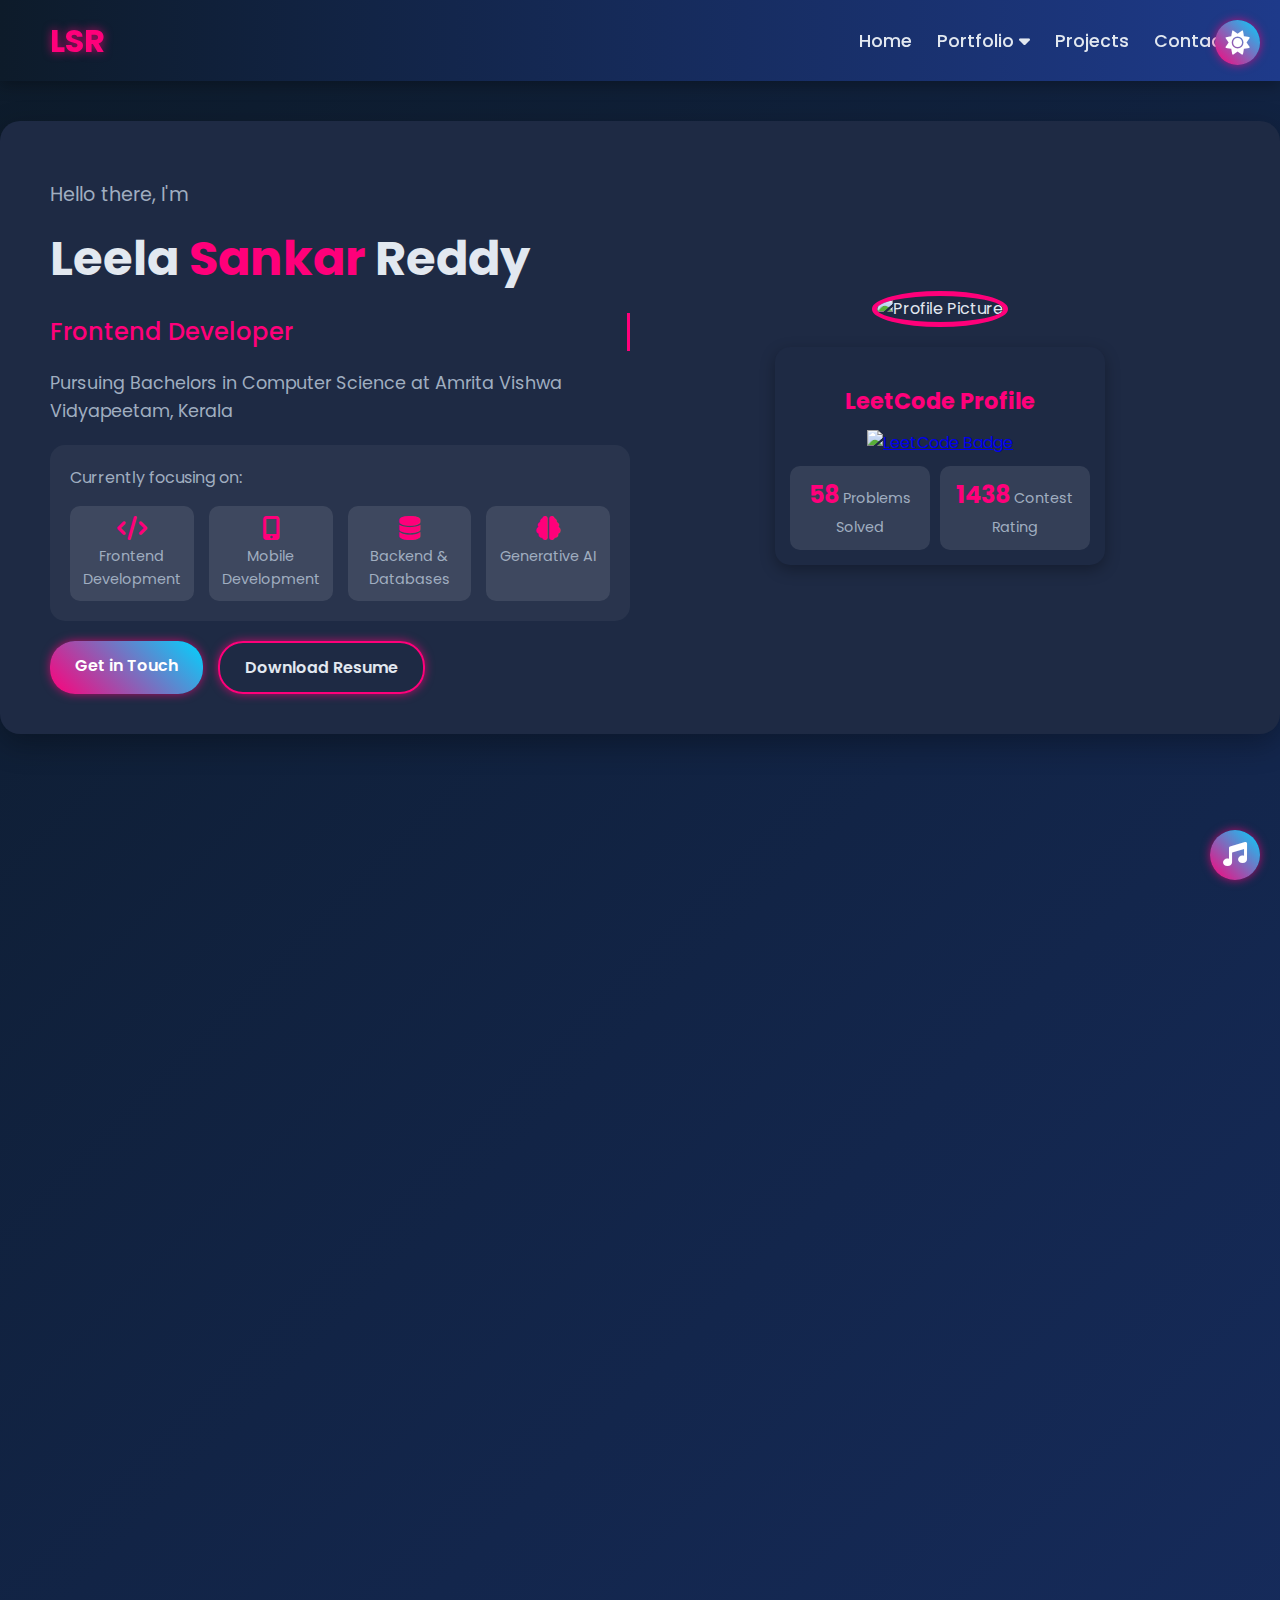
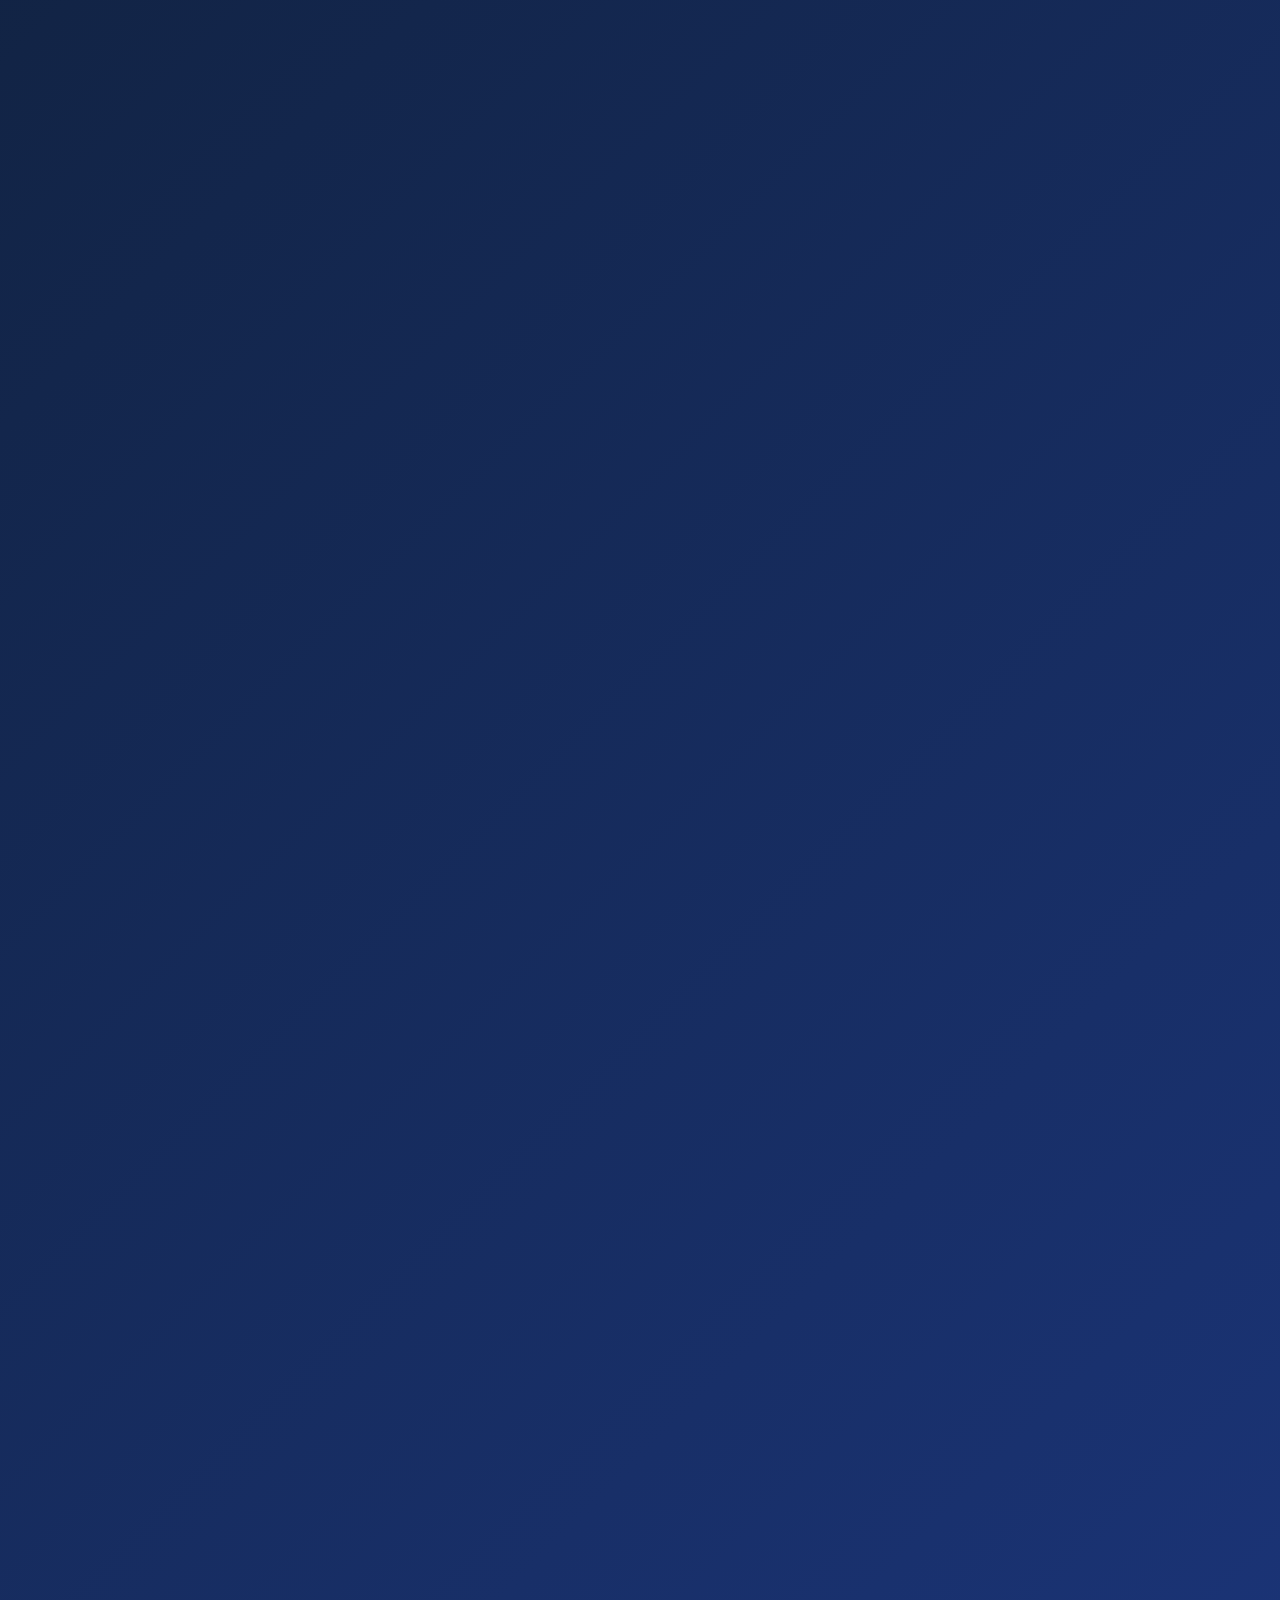
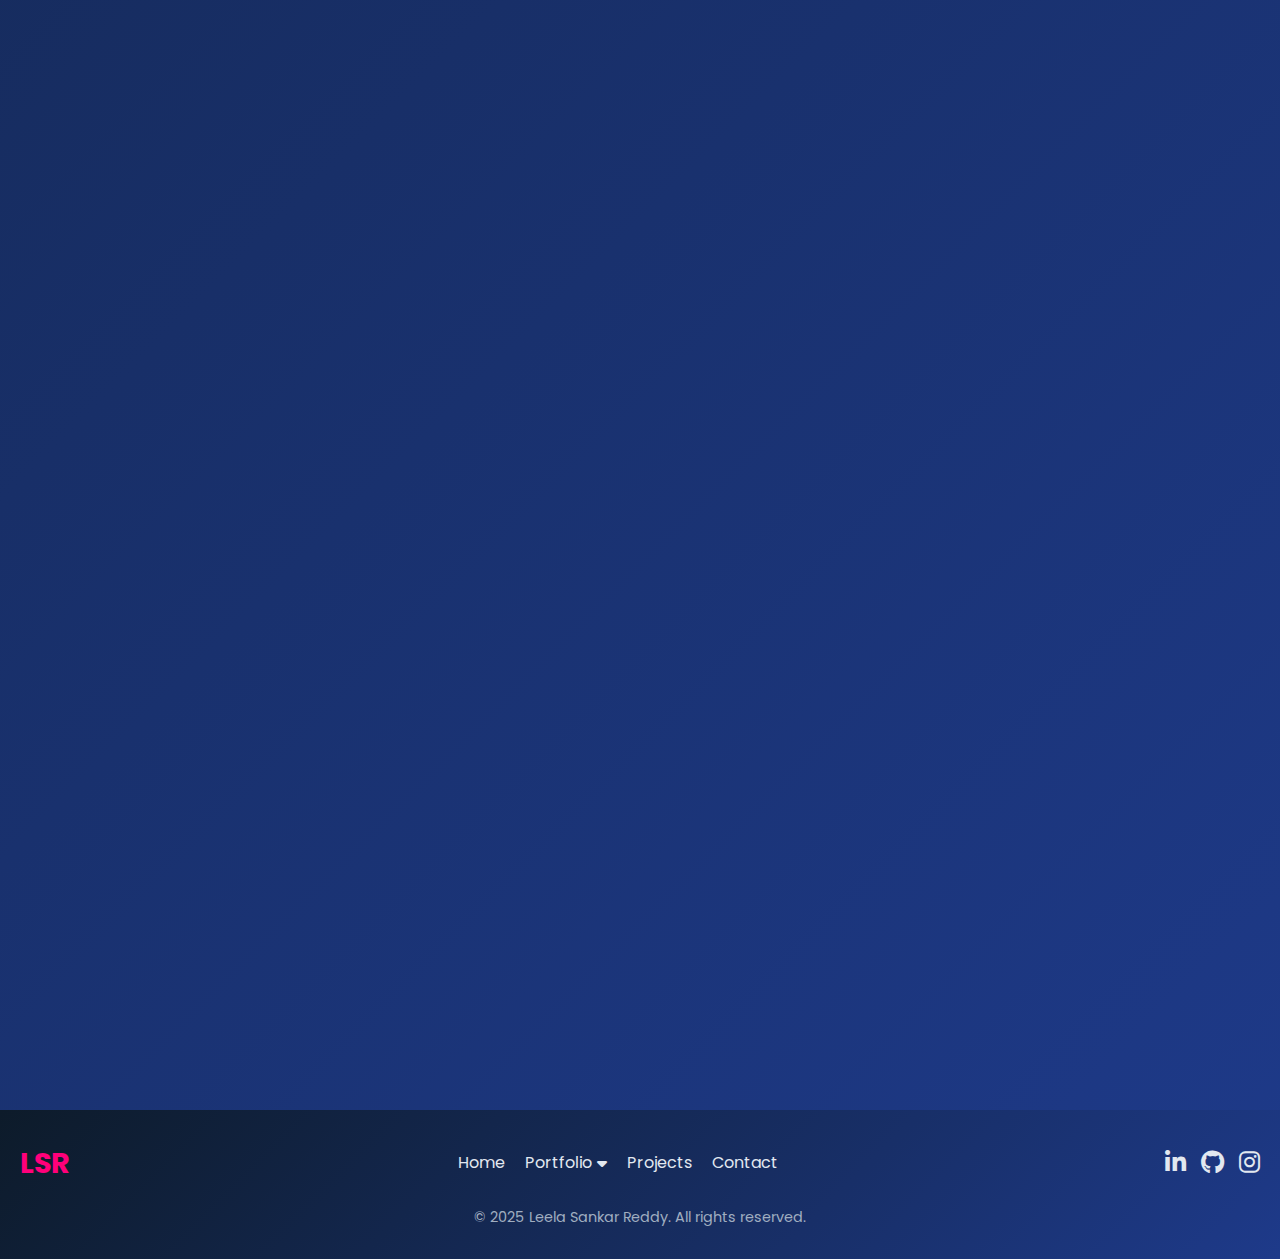
==== index.html @ a767e936 "Moved frontend files to root and renamed portfolio.html to index.html" ====
<!DOCTYPE html>
<html lang="en">
<head>
    <meta charset="UTF-8">
    <meta name="viewport" content="width=device-width, initial-scale=1.0">
    <title>Leela Sankar Reddy - Portfolio</title>
    <link href="https://fonts.googleapis.com/css2?family=Poppins:wght@300;400;500;600;700&display=swap" rel="stylesheet">
    <link rel="stylesheet" href="https://cdnjs.cloudflare.com/ajax/libs/font-awesome/6.0.0/css/all.min.css">
    <link rel="stylesheet" href="portfolio.css">
</head>
<body>
    <!-- Navigation Bar -->
    <nav class="nav-links">
        <div class="nav-brand">LSR</div>
        <input type="checkbox" id="nav-toggle" class="nav-toggle">
        <label for="nav-toggle" class="nav-toggle-label"><span></span></label>
        <div class="nav-menu">
            <a href="#home">Home</a>
            <div class="dropdown">
                <a href="#" class="dropdown-toggle">Portfolio <i class="fas fa-caret-down"></i></a>
                <div class="dropdown-menu">
                    <a href="#skills">Skills</a>
                    <a href="#education">Education</a>
                    <a href="#certifications">Certifications</a>
                </div>
            </div>
            <a href="#projects">Projects</a>
            <a href="#contact">Contact</a>
        </div>
    </nav>

    <!-- Dark Mode Toggle -->
    <div class="theme-toggle">
        <button id="theme-button" aria-label="Toggle theme"><i class="fas fa-sun"></i></button>
    </div>

    <!-- Home Section -->
    <section id="home" class="intro">
        <div class="intro-content">
            <div class="intro-text">
                <p class="greeting">Hello there, I'm</p>
                <h1>Leela <span>Sankar</span> Reddy</h1>
                <div class="typewriter">
                    <span id="typewriter-text">Frontend Developer</span>
                </div>
                <p class="intro-desc">Pursuing Bachelors in Computer Science at Amrita Vishwa Vidyapeetam, Kerala</p>
                <div class="current-work">
                    <p>Currently focusing on:</p>
                    <div class="work-grid">
                        <div class="work-item">
                            <i class="fas fa-code"></i>
                            <p>Frontend Development</p>
                        </div>
                        <div class="work-item">
                            <i class="fas fa-mobile-alt"></i>
                            <p>Mobile Development</p>
                        </div>
                        <div class="work-item">
                            <i class="fas fa-database"></i>
                            <p>Backend & Databases</p>
                        </div>
                        <div class="work-item">
                            <i class="fas fa-brain"></i>
                            <p>Generative AI</p>
                        </div>
                    </div>
                </div>
                <div class="cta-buttons">
                    <a href="#contact" class="cta-button">Get in Touch</a>
                    <a href="path-to-your-resume.pdf" class="cta-button secondary" download>Download Resume</a>
                </div>
            </div>
        </div>
        <div class="right-column">
            <div class="profile-wrapper">
                <div class="profile-pic">
                    <img src="your-photo.jpg" alt="Profile Picture">
                </div>
                <!-- LeetCode Profile Section -->
                <div class="leetcode-stats">
                    <h3>LeetCode Profile</h3>
                    <a href="https://leetcode.com/LeelaSankarReddy/" target="_blank" rel="noopener noreferrer">
                        <img src="https://img.shields.io/badge/LeetCode-Leela%20Sankar%20Reddy-orange?style=flat-square&logo=leetcode" alt="LeetCode Badge">
                    </a>
                    <div class="skill-badges">
                        <div class="skill-badge">
                            <span class="badge-number">58</span>
                            <span class="badge-text">Problems Solved</span>
                        </div>
                        <div class="skill-badge">
                            <span class="badge-number">1438</span>
                            <span class="badge-text">Contest Rating</span>
                        </div>
                    </div>
                </div>
            </div>
        </div>
    </section>

    <!-- About Me Section -->
    <section id="about" class="fade-in">
        <div class="section-header">
            <h2>About Me</h2>
            <div class="section-line"></div>
        </div>
        <div class="about-container">
            <div class="about-content">
                <p>
                    My journey in programming kicked off with building <strong>Discord bots</strong>, sparking a passion that led me to pursue a degree in <strong>Computer Science and Engineering</strong>. 
                </p>
                <p>
                    As a student and freelancer, I craft solutions using tools like <strong>FastAPI</strong>, <strong>Next.js</strong>, <strong>MongoDB</strong>, <strong>AWS</strong>, and <strong>Python</strong>, while currently exploring <strong>AI ML</strong> and <strong>Figma</strong> to enhance my skills in machine learning and design.
                </p>
                <p>
                    I thrive on challenging projects and am constantly looking to expand my knowledge in emerging technologies. My goal is to create intuitive, efficient, and impactful digital solutions.
                </p>
            </div>
            <div class="about-stats">
                <!-- Removed the stat-items as requested -->
            </div>
        </div>
    </section>

    <!-- Skills Section -->
    <section id="skills" class="fade-in">
        <div class="section-header">
            <h2>Technical Skills</h2>
            <div class="section-line"></div>
        </div>
        <div class="skills-categories">
            <div class="skill-category">
                <h3>Frontend</h3>
                <div class="skills-container">
                    <div class="skill"><i class="fab fa-react"></i> React</div>
                    <div class="skill"><i class="fab fa-js-square"></i> JavaScript</div>
                    <div class="skill"><i class="fab fa-react"></i> Next.js</div>
                    <div class="skill"><i class="fab fa-html5"></i> HTML/CSS</div>
                </div>
            </div>
            <div class="skill-category">
                <h3>Backend</h3>
                <div class="skills-container">
                    <div class="skill"><i class="fab fa-python"></i> Python</div>
                    <div class="skill"><i class="fab fa-node-js"></i> Node.js</div>
                    <div class="skill"><i class="fas fa-bolt"></i> FastAPI</div>
                    <div class="skill"><i class="fab fa-python"></i> Django</div>
                </div>
            </div>
            <div class="skill-category">
                <h3>Database</h3>
                <div class="skills-container">
                    <div class="skill"><i class="fas fa-database"></i> MongoDB</div>
                    <div class="skill"><i class="fas fa-database"></i> Postgres SQL</div>
                </div>
            </div>
            <div class="skill-category">
                <h3>Other</h3>
                <div class="skills-container">
                    <div class="skill"><i class="fab fa-aws"></i> AWS</div>
                    <div class="skill"><i class="fab fa-java"></i> Java</div>
                    <div class="skill"><i class="fab fa-linux"></i> Linux</div>
                    <div class="skill"><i class="fas fa-code"></i> C</div>
                    <div class="skill"><i class="fas fa-code"></i> Haskell</div>
                    <div class="skill"><i class="fab fa-flutter"></i> Flutter</div>
                </div>
            </div>
        </div>

        <!-- Currently Learning Section -->
        <div class="section-header" style="margin-top: 40px;">
            <h3>Currently Learning</h3>
            <div class="section-line"></div>
        </div>
        <div class="skills-container learning">
            <div class="skill learning"><i class="fas fa-brain"></i> AI ML</div>
            <div class="skill learning"><i class="fab fa-figma"></i> Figma</div>
        </div>
    </section>

    <!-- Projects Section -->
    <section id="projects" class="fade-in">
        <div class="section-header">
            <h2>Projects</h2>
            <div class="section-line"></div>
        </div>
        <p class="intro-content">
            I've worked on various projects, from simple bots to complex web applications. Here are some of my notable works.
        </p>
        <div class="projects-container">
            <div class="project-card">
                <div class="project-image">
                    <span class="project-status">Completed</span>
                    <img src="project-thumbnails/gsconnect.jpg" alt="GSConnect Thumbnail">
                </div>
                <div class="project-content">
                    <h3>GSConnect</h3>
                    <p class="project-date"><i class="far fa-calendar-alt"></i> May 2024 - June 2024</p>
                    <p>GSConnect enables photographers to sell athlete images with advanced search by jersey number, team name, or text, featuring Stripe Connect for payouts and automated image management.</p>
                    <div class="project-skills">
                        <span class="project-skill">Next.js</span>
                        <span class="project-skill">FastAPI</span>
                        <span class="project-skill">MongoDB</span>
                        <span class="project-skill">TailwindCSS</span>
                        <span class="project-skill">Stripe</span>
                        <span class="project-skill">AWS</span>
                        <span class="project-skill">Azure</span>
                    </div>
                    <div class="project-links">
                        <a href="#" class="project-link"><i class="fas fa-external-link-alt"></i> Visit</a>
                        <a href="#" class="project-link"><i class="fab fa-github"></i> GitHub</a>
                    </div>
                </div>
            </div>
            <div class="project-card">
                <div class="project-image">
                    <span class="project-status">Completed</span>
                    <img src="project-thumbnails/stackryze.jpg" alt="Stackryze Thumbnail">
                </div>
                <div class="project-content">
                    <h3>Stackryze</h3>
                    <p class="project-date"><i class="far fa-calendar-alt"></i> August 2024</p>
                    <p>A portfolio website for a company, Stackryze, that provides software development services. The website includes clean UI which is made with latest React Libraries.</p>
                    <div class="project-skills">
                        <span class="project-skill">Next.js</span>
                        <span class="project-skill">React</span>
                        <span class="project-skill">TailwindCSS</span>
                        <span class="project-skill">Next UI</span>
                    </div>
                    <div class="project-links">
                        <a href="#" class="project-link"><i class="fas fa-external-link-alt"></i> Visit</a>
                        <a href="#" class="project-link"><i class="fab fa-github"></i> GitHub</a>
                    </div>
                </div>
            </div>
            <div class="project-card">
                <div class="project-image">
                    <span class="project-status">Completed</span>
                    <img src="project-thumbnails/weatherbot.jpg" alt="Weather Bot Thumbnail">
                </div>
                <div class="project-content">
                    <h3>Weather Bot</h3>
                    <p class="project-date"><i class="far fa-calendar-alt"></i> April 2023 - September 2023</p>
                    <p>A Discord bot that provides weather information for any location using the OpenWeatherMap API with cool GUI, analytics, and reminders.</p>
                    <div class="project-skills">
                        <span class="project-skill">Python</span>
                        <span class="project-skill">MongoDB</span>
                        <span class="project-skill">Discord.py</span>
                    </div>
                    <div class="project-links">
                        <a href="#" class="project-link"><i class="fab fa-github"></i> GitHub</a>
                    </div>
                </div>
            </div>
            <div class="project-card">
                <div class="project-image">
                    <span class="project-status">Completed</span>
                    <img src="project-thumbnails/alexmusicbot.jpg" alt="Alex Music Bot Thumbnail">
                </div>
                <div class="project-content">
                    <h3>Alex Music Bot</h3>
                    <p class="project-date"><i class="far fa-calendar-alt"></i> June 2023 - January 2024</p>
                    <p>An advanced Discord.py Music Bot, which connects via Lavalink and wavelink including Slash-Commands and a DJ system!</p>
                    <div class="project-skills">
                        <span class="project-skill">Python</span>
                        <span class="project-skill">MongoDB</span>
                        <span class="project-skill">Lavalink</span>
                        <span class="project-skill">AWS</span>
                        <span class="project-skill">Discord.py</span>
                        <span class="project-skill">Stripe</span>
                    </div>
                    <div class="project-links">
                        <a href="#" class="project-link"><i class="fab fa-github"></i> GitHub</a>
                    </div>
                </div>
            </div>
        </div>
    </section>

    <!-- Education Section -->
    <section id="education" class="fade-in">
        <div class="section-header">
            <h2>Education</h2>
            <div class="section-line"></div>
        </div>
        <div class="education-container">
            <div class="education-card">
                <div class="education-icon">
                    <i class="fas fa-university"></i>
                </div>
                <div class="edu-content">
                    <h3>Amrita University</h3>
                    <p>Bachelor's Degree in Computer Science & Engineering</p>
                    <div class="edu-details">
                        <div class="edu-detail">
                            <i class="fas fa-graduation-cap"></i>
                            <span>CGPA: 7.83/10</span>
                        </div>
                        <div class="edu-detail">
                            <i class="far fa-calendar-alt"></i>
                            <span>2023 - Ongoing</span>
                        </div>
                    </div>
                </div>
            </div>
            <div class="education-card">
                <div class="education-icon">
                    <i class="fas fa-school"></i>
                </div>
                <div class="edu-content">
                    <h3>Narayana Junior College</h3>
                    <p>Board of Intermediate Education, Andhra Pradesh (BIEAP)</p>
                    <div class="edu-details">
                        <div class="edu-detail">
                            <i class="fas fa-award"></i>
                            <span>Marks: 931/1000</span>
                        </div>
                        <div class="edu-detail">
                            <i class="far fa-calendar-alt"></i>
                            <span>2021 - 2023</span>
                        </div>
                    </div>
                </div>
            </div>
            <div class="education-card">
                <div class="education-icon">
                    <i class="fas fa-building-columns"></i>
                </div>
                <div class="edu-content">
                    <h3>ZP High School</h3>
                    <p>School of Secondary Education (SSC)</p>
                    <div class="edu-details">
                        <div class="edu-detail">
                            <i class="fas fa-award"></i>
                            <span>Marks: 600/600</span>
                        </div>
                        <div class="edu-detail">
                            <i class="far fa-calendar-alt"></i>
                            <span>2020 - 2021</span>
                        </div>
                    </div>
                </div>
            </div>
        </div>
    </section>

    <!-- Certifications Section -->
    <section id="certifications" class="fade-in">
        <div class="section-header">
            <h2>Certifications</h2>
            <div class="section-line"></div>
        </div>
        <div class="certifications-container">
            <div class="certification-card">
                <div class="cert-header">
                    <div class="cert-icon">
                        <i class="fas fa-leaf"></i>
                    </div>
                    <h3>MongoDB Certified Associate Developer</h3>
                </div>
                <p>MongoDB Associate Developers possess the essential skills to create applications utilizing MongoDB as a backing database for Java, Python, C#, PHP, or JavaScript applications.</p>
                <div class="cert-skills">
                    <span class="cert-skill">MongoDB Overview</span>
                    <span class="cert-skill">Document Model</span>
                    <span class="cert-skill">CRUD</span>
                    <span class="cert-skill">Indexes</span>
                    <span class="cert-skill">Data Modeling</span>
                    <span class="cert-skill">Tools and Tooling</span>
                    <span class="cert-skill">Drivers</span>
                </div>
                <a href="#" class="cert-link">View Certificate <i class="fas fa-external-link-alt"></i></a>
            </div>
            <div class="certification-card">
                <div class="cert-header">
                    <div class="cert-icon">
                        <i class="fas fa-leaf"></i>
                    </div>
                    <h3>MongoDB Certified Associate Data Modeler</h3>
                </div>
                <p>MongoDB Associate Data Modelers possess the skills to design, build, and evolve effective data models in MongoDB, and incorporate data governance into your work.</p>
                <div class="cert-skills">
                    <span class="cert-skill">Requirements Gathering</span>
                    <span class="cert-skill">Entities</span>
                    <span class="cert-skill">Relationships</span>
                    <span class="cert-skill">Workload/Usage</span>
                    <span class="cert-skill">Data Model Design</span>
                    <span class="cert-skill">Modeling Techniques</span>
                    <span class="cert-skill">Indexing</span>
                    <span class="cert-skill">Monitoring</span>
                    <span class="cert-skill">Evolving Data</span>
                </div>
                <a href="#" class="cert-link">View Certificate <i class="fas fa-external-link-alt"></i></a>
            </div>
            <div class="certification-card">
                <div class="cert-header">
                    <div class="cert-icon">
                        <i class="fas fa-leaf"></i>
                    </div>
                    <h3>MongoDB Certified Associate Atlas Administrator</h3>
                </div>
                <p>MongoDB Associate Atlas Administrators possess the skills of designing, operating, and managing deployments with MongoDB Atlas.</p>
                <div class="cert-skills">
                    <span class="cert-skill">Foundations of Atlas</span>
                    <span class="cert-skill">Atlas Administration</span>
                    <span class="cert-skill">Security in Atlas</span>
                    <span class="cert-skill">Backup</span>
                    <span class="cert-skill">Recovery</span>
                    <span class="cert-skill">Logging</span>
                    <span class="cert-skill">Metrics</span>
                    <span class="cert-skill">Monitoring</span>
                    <span class="cert-skill">Upgrades</span>
                    <span class="cert-skill">Maintenance</span>
                </div>
                <a href="#" class="cert-link">View Certificate <i class="fas fa-external-link-alt"></i></a>
            </div>
        </div>
    </section>

    <!-- Contact Section -->
    <section id="contact" class="fade-in">
        <div class="section-header">
            <h2>Contact Me</h2>
            <div class="section-line"></div>
        </div>
        <p class="intro-content">
            Feel free to reach out for collaborations, projects, or just to say hi!
        </p>
        <div class="contact-container">
            <!-- Contact Form -->
            <form class="contact-form" id="contact-form">
                <div class="form-group">
                    <label for="name">Name</label>
                    <input type="text" id="name" name="name" placeholder="Your Name" required>
                </div>
                <div class="form-group">
                    <label for="email">Email</label>
                    <input type="email" id="email" name="email" placeholder="Your Email" required>
                </div>
                <div class="form-group">
                    <label for="message">Message</label>
                    <textarea id="message" name="message" placeholder="Your Message" rows="5" required></textarea>
                </div>
                <button type="submit" class="cta-button contact-submit">Send Message <i class="fas fa-paper-plane"></i></button>
            </form>
            <!-- Social Media Links -->
            <div class="social-media">
                <h3>Connect with Me</h3>
                <div class="social-links">
                    <a href="https://www.linkedin.com/in/leela-sankar-reddy-sirigireddy-774976302/" target="_blank" rel="noopener noreferrer" class="social-link">
                        <div class="social-icon linkedin">
                            <i class="fab fa-linkedin-in"></i>
                        </div>
                        <span>LinkedIn</span>
                    </a>
                    <a href="https://github.com/Leelasankar-09" target="_blank" rel="noopener noreferrer" class="social-link">
                        <div class="social-icon github">
                            <i class="fab fa-github"></i>
                        </div>
                        <span>GitHub</span>
                    </a>
                    <a href="https://www.instagram.com/leela_sankar_reddy/" target="_blank" rel="noopener noreferrer" class="social-link">
                        <div class="social-icon instagram">
                            <i class="fab fa-instagram"></i>
                        </div>
                        <span>Instagram</span>
                    </a>
                    <a href="mailto:your.email@example.com" class="social-link">
                        <div class="social-icon email">
                            <i class="fas fa-envelope"></i>
                        </div>
                        <span>Email</span>
                    </a>
                </div>
            </div>
        </div>
    </section>

    <!-- Footer Section -->
    <footer class="footer">
        <div class="footer-content">
            <div class="footer-logo">LSR</div>
            <div class="footer-links">
                <a href="#home">Home</a>
                <div class="dropdown">
                    <a href="#" class="dropdown-toggle">Portfolio <i class="fas fa-caret-down"></i></a>
                    <div class="dropdown-menu">
                        <a href="#skills">Skills</a>
                        <a href="#education">Education</a>
                        <a href="#certifications">Certifications</a>
                    </div>
                </div>
                <a href="#projects">Projects</a>
                <a href="#contact">Contact</a>
            </div>
            <div class="footer-social">
                <a href="https://www.linkedin.com/in/leela-sankar-reddy-sirigireddy-774976302/" target="_blank" rel="noopener noreferrer">
                    <i class="fab fa-linkedin-in"></i>
                </a>
                <a href="https://github.com/Leelasankar-09" target="_blank" rel="noopener noreferrer">
                    <i class="fab fa-github"></i>
                </a>
                <a href="https://www.instagram.com/leela_sankar_reddy/" target="_blank" rel="noopener noreferrer">
                    <i class="fab fa-instagram"></i>
                </a>
            </div>
        </div>
        <div class="footer-bottom">
            <p>© 2025 Leela Sankar Reddy. All rights reserved.</p>
        </div>
    </footer>

    <!-- Back to Top Button -->
    <button id="back-to-top" class="back-to-top">
        <i class="fas fa-arrow-up"></i>
    </button>

    <!-- Music Player -->
    <div class="music-player">
        <button class="music-toggle" aria-label="Toggle music player">
            <i class="fas fa-music"></i>
        </button>
        <div class="music-container" id="music-container">
            <audio id="music" controls>
                <source src="audio/background-music.mp3" type="audio/mpeg">
                Your browser does not support the audio element.
            </audio>
        </div>
    </div>

    <script src="portfolio.js"></script>
</body>
</html>
---- portfolio.css ----
/* Root Variables for Theming */
:root {
    --light-bg: #f0f4f8;
    --light-text: #2d3748;
    --dark-bg: #0d1b2a;
    --dark-text: #e2e8f0;
    --accent-color: #ff007a; /* Neon Pink */
    --hover-color: #00d4ff; /* Cyan */
    --card-bg: #ffffff;
    --card-bg-dark: #1e2a44;
    --shadow-light: rgba(0, 0, 0, 0.1);
    --shadow-dark: rgba(0, 0, 0, 0.3);
    --neon-glow: 0 0 10px rgba(255, 0, 122, 0.7);
}

/* General Styles */
body {
    font-family: 'Poppins', sans-serif;
    margin: 0;
    padding: 0;
    background: linear-gradient(135deg, var(--dark-bg), #1e3a8a);
    color: var(--dark-text);
    line-height: 1.6;
    transition: all 0.3s ease;
    min-height: 100vh;
    scroll-behavior: smooth;
}

body.light-mode {
    background: linear-gradient(135deg, var(--light-bg), #e6f0fa);
    color: var(--light-text);
}

/* Accessibility Focus Styles */
a:focus,
button:focus,
input:focus,
textarea:focus {
    outline: 2px solid var(--accent-color);
    outline-offset: 2px;
}

body.light-mode :focus {
    outline-color: var(--hover-color);
}

/* Navigation Bar */
.nav-links {
    display: flex;
    justify-content: space-between;
    align-items: center;
    background: linear-gradient(90deg, var(--dark-bg), #1e3a8a);
    padding: 15px 50px;
    position: sticky;
    top: 0;
    z-index: 1000;
    box-shadow: 0 4px 15px var(--shadow-dark);
}

body.light-mode .nav-links {
    background: linear-gradient(90deg, var(--light-bg), #c0d8f0);
    box-shadow: 0 4px 15px var(--shadow-light);
}

.nav-brand {
    color: var(--accent-color);
    font-size: 2em;
    font-weight: 700;
    text-shadow: var(--neon-glow);
    transition: all 0.3s ease;
}

body.light-mode .nav-brand {
    color: var(--hover-color);
    text-shadow: 0 0 10px rgba(0, 212, 255, 0.7);
}

.nav-menu {
    display: flex;
    align-items: center;
    gap: 25px;
}

.nav-menu a {
    color: var(--dark-text);
    text-decoration: none;
    font-size: 1.1em;
    font-weight: 500;
    transition: all 0.3s ease;
    position: relative;
}

body.light-mode .nav-menu a {
    color: var(--light-text);
}

.nav-menu a:hover {
    color: var(--accent-color);
}

body.light-mode .nav-menu a:hover {
    color: var(--hover-color);
}

.nav-menu a::after {
    content: '';
    position: absolute;
    width: 0;
    height: 2px;
    bottom: -5px;
    left: 0;
    background: var(--accent-color);
    transition: width 0.3s ease;
}

body.light-mode .nav-menu a::after {
    background: var(--hover-color);
}

.nav-menu a:hover::after {
    width: 100%;
}

/* Dropdown Menu */
.dropdown {
    position: relative;
}

.dropdown-toggle {
    display: flex;
    align-items: center;
    gap: 5px;
}

.dropdown-menu {
    display: none;
    position: absolute;
    top: 100%;
    left: 0;
    background: var(--card-bg-dark);
    box-shadow: 0 8px 16px var(--shadow-dark);
    border-radius: 8px;
    padding: 10px 0;
    z-index: 1000;
    min-width: 150px;
}

body.light-mode .dropdown-menu {
    background: var(--card-bg);
    box-shadow: 0 8px 16px var(--shadow-light);
}

.dropdown:hover .dropdown-menu {
    display: block;
}

.dropdown-menu a {
    padding: 8px 15px;
    color: var(--dark-text);
    font-size: 1em;
    display: block;
}

body.light-mode .dropdown-menu a {
    color: var(--light-text);
}

.dropdown-menu a:hover {
    background: var(--accent-color);
    color: #fff;
}

/* Hamburger Menu */
.nav-toggle {
    display: none;
}

.nav-toggle-label {
    display: none;
    cursor: pointer;
}

@media (max-width: 768px) {
    .nav-links {
        padding: 15px 20px;
    }

    .nav-menu {
        display: none;
        flex-direction: column;
        width: 100%;
        text-align: center;
        background: var(--card-bg-dark);
        padding: 15px 0;
        position: absolute;
        top: 100%;
        left: 0;
    }

    body.light-mode .nav-menu {
        background: var(--card-bg);
    }

    .nav-toggle:checked ~ .nav-menu {
        display: flex;
    }

    .nav-toggle-label {
        display: block;
    }

    .nav-toggle-label span,
    .nav-toggle-label span::before,
    .nav-toggle-label span::after {
        display: block;
        width: 25px;
        height: 3px;
        background: var(--dark-text);
        transition: all 0.3s ease;
    }

    body.light-mode .nav-toggle-label span,
    body.light-mode .nav-toggle-label span::before,
    body.light-mode .nav-toggle-label span::after {
        background: var(--light-text);
    }

    .nav-toggle-label span::before {
        content: '';
        position: absolute;
        top: -8px;
    }

    .nav-toggle-label span::after {
        content: '';
        position: absolute;
        top: 8px;
    }

    .nav-toggle:checked + .nav-toggle-label span {
        background: transparent;
    }

    .nav-toggle:checked + .nav-toggle-label span::before {
        transform: rotate(45deg) translate(5px, 5px);
    }

    .nav-toggle:checked + .nav-toggle-label span::after {
        transform: rotate(-45deg) translate(7px, -7px);
    }
}

/* Theme Toggle */
.theme-toggle {
    position: fixed;
    top: 20px;
    right: 20px;
    z-index: 1100;
}

#theme-button {
    background: linear-gradient(45deg, var(--accent-color), var(--hover-color));
    border: none;
    border-radius: 50%;
    width: 45px;
    height: 45px;
    font-size: 1.5em;
    cursor: pointer;
    transition: all 0.3s ease;
    box-shadow: var(--neon-glow);
    color: #fff;
    display: flex;
    align-items: center;
    justify-content: center;
}

body.light-mode #theme-button {
    background: linear-gradient(45deg, var(--hover-color), var(--accent-color));
}

#theme-button:hover {
    transform: rotate(180deg) scale(1.1);
}

/* Home Section */
.intro {
    display: flex;
    justify-content: space-between;
    align-items: center;
    padding: 40px 50px;
    background: var(--card-bg-dark);
    border-radius: 20px;
    margin: 40px auto;
    max-width: 1400px;
    box-shadow: 0 10px 30px var(--shadow-dark);
}

body.light-mode .intro {
    background: var(--card-bg);
    box-shadow: 0 10px 30px var(--shadow-light);
}

.intro-content {
    flex: 1;
    padding-right: 20px;
}

.intro-text {
    max-width: 600px;
}

.greeting {
    font-size: 1.2em;
    color: #a0aec0;
    margin-bottom: 10px;
}

body.light-mode .greeting {
    color: #718096;
}

.intro-content h1 {
    font-size: 3em;
    font-weight: 700;
    margin: 0;
    color: var(--dark-text);
}

body.light-mode .intro-content h1 {
    color: var(--light-text);
}

.intro-content h1 span {
    color: var(--accent-color);
}

body.light-mode .intro-content h1 span {
    color: var(--hover-color);
}

.typewriter {
    font-size: 1.5em;
    font-weight: 500;
    color: var(--accent-color);
    margin: 15px 0;
    overflow: hidden;
    white-space: nowrap;
    border-right: 3px solid var(--accent-color);
    animation: typing 3s steps(20, end), blink-caret 0.75s step-end infinite;
}

body.light-mode .typewriter {
    color: var(--hover-color);
    border-right-color: var(--hover-color);
}

@keyframes typing {
    from { width: 0; }
    to { width: 100%; }
}

@keyframes blink-caret {
    50% { border-color: transparent; }
}

.intro-desc {
    font-size: 1.1em;
    color: #a0aec0;
    margin-bottom: 20px;
}

body.light-mode .intro-desc {
    color: #718096;
}

.right-column {
    flex: 1;
    display: flex;
    justify-content: center;
    align-items: center;
}

.profile-wrapper {
    display: flex;
    flex-direction: column;
    align-items: center;
    gap: 20px;
}

.profile-pic img {
    width: 200px;
    height: 200px;
    border-radius: 50%;
    border: 5px solid var(--accent-color);
    object-fit: cover;
    transition: transform 0.3s ease;
}

body.light-mode .profile-pic img {
    border-color: var(--hover-color);
}

.profile-pic img:hover {
    transform: scale(1.05);
}

.leetcode-stats {
    background: var(--card-bg-dark);
    padding: 15px;
    border-radius: 15px;
    box-shadow: 0 5px 15px var(--shadow-dark);
    text-align: center;
    max-width: 300px;
}

body.light-mode .leetcode-stats {
    background: var(--card-bg);
    box-shadow: 0 5px 15px var(--shadow-light);
}

.leetcode-stats h3 {
    font-size: 1.4em;
    color: var(--accent-color);
    margin-bottom: 10px;
}

body.light-mode .leetcode-stats h3 {
    color: var(--hover-color);
}

.leetcode-stats a img {
    max-width: 100%;
    height: auto;
}

.skill-badges {
    display: flex;
    justify-content: space-around;
    gap: 10px;
    margin-top: 10px;
}

.skill-badge {
    background: rgba(255, 255, 255, 0.1);
    padding: 10px;
    border-radius: 10px;
    transition: all 0.3s ease;
}

body.light-mode .skill-badge {
    background: rgba(0, 0, 0, 0.05);
}

.skill-badge:hover {
    background: var(--accent-color);
    color: #fff;
}

body.light-mode .skill-badge:hover {
    background: var(--hover-color);
}

.badge-number {
    font-size: 1.5em;
    font-weight: 700;
    color: var(--accent-color);
}

body.light-mode .badge-number {
    color: var(--hover-color);
}

.badge-text {
    font-size: 0.9em;
    color: #a0aec0;
}

body.light-mode .badge-text {
    color: #718096;
}

.current-work {
    margin-top: 20px;
    padding: 20px;
    background: rgba(255, 255, 255, 0.05);
    border-radius: 15px;
}

body.light-mode .current-work {
    background: rgba(0, 0, 0, 0.05);
}

.current-work p {
    margin: 0 0 15px 0;
    color: #a0aec0;
}

body.light-mode .current-work p {
    color: #718096;
}

.work-grid {
    display: grid;
    grid-template-columns: repeat(4, 1fr);
    gap: 15px;
}

.work-item {
    text-align: center;
    padding: 10px;
    background: rgba(255, 255, 255, 0.1);
    border-radius: 10px;
    transition: all 0.3s ease;
}

body.light-mode .work-item {
    background: rgba(0, 0, 0, 0.05);
}

.work-item:hover {
    background: var(--accent-color);
    color: #fff;
    transform: translateY(-5px);
}

body.light-mode .work-item:hover {
    background: var(--hover-color);
}

.work-item i {
    font-size: 1.5em;
    margin-bottom: 5px;
    color: var(--accent-color);
}

body.light-mode .work-item i {
    color: var(--hover-color);
}

.work-item p {
    margin: 0;
    font-size: 0.9em;
}

.cta-buttons {
    margin-top: 20px;
    display: flex;
    gap: 15px;
}

.cta-button {
    padding: 12px 25px;
    background: linear-gradient(45deg, var(--accent-color), var(--hover-color));
    color: #fff;
    text-decoration: none;
    border-radius: 25px;
    font-weight: 600;
    transition: all 0.3s ease;
    box-shadow: var(--neon-glow);
}

.cta-button.secondary {
    background: transparent;
    border: 2px solid var(--accent-color);
    color: var(--dark-text);
}

body.light-mode .cta-button.secondary {
    border-color: var(--hover-color);
    color: var(--light-text);
}

.cta-button:hover {
    transform: scale(1.05);
    box-shadow: 0 0 15px rgba(255, 0, 122, 0.9);
}

.cta-button.secondary:hover {
    background: var(--accent-color);
    color: #fff;
}

body.light-mode .cta-button.secondary:hover {
    background: var(--hover-color);
}

/* General Section Styling */
section {
    max-width: 1400px;
    margin: 40px auto;
    padding: 30px;
    background: var(--card-bg-dark);
    border-radius: 20px;
    box-shadow: 0 10px 30px var(--shadow-dark);
    scroll-margin-top: 80px;
}

body.light-mode section {
    background: var(--card-bg);
    box-shadow: 0 10px 30px var(--shadow-light);
}

.section-header {
    text-align: center;
    margin-bottom: 30px;
}

.section-header h2,
.section-header h3 {
    font-size: 2.2em;
    color: var(--accent-color);
    margin: 0;
}

body.light-mode .section-header h2,
body.light-mode .section-header h3 {
    color: var(--hover-color);
}

.section-line {
    width: 80px;
    height: 4px;
    background: var(--accent-color);
    margin: 10px auto;
    border-radius: 2px;
}

body.light-mode .section-line {
    background: var(--hover-color);
}

.fade-in {
    opacity: 0;
    animation: fadeIn 1s ease forwards;
}

@keyframes fadeIn {
    to { opacity: 1; }
}

/* About Section */
.about-container {
    display: flex;
    gap: 20px;
    align-items: center;
}

.about-content p {
    font-size: 1.1em;
    color: #a0aec0;
    margin: 10px 0;
}

body.light-mode .about-content p {
    color: #718096;
}

.about-content strong {
    color: var(--accent-color);
}

body.light-mode .about-content strong {
    color: var(--hover-color);
}

/* Skills Section */
.skills-categories {
    display: flex;
    flex-wrap: wrap;
    gap: 20px;
}

.skill-category {
    flex: 1;
    min-width: 200px;
}

.skill-category h3 {
    font-size: 1.5em;
    color: var(--accent-color);
    margin-bottom: 10px;
}

body.light-mode .skill-category h3 {
    color: var(--hover-color);
}

.skills-container {
    display: flex;
    flex-wrap: wrap;
    gap: 10px;
}

.skill {
    background: rgba(255, 255, 255, 0.1);
    color: var(--dark-text);
    padding: 8px 15px;
    border-radius: 20px;
    font-size: 0.9em;
    transition: all 0.3s ease;
}

body.light-mode .skill {
    background: rgba(0, 0, 0, 0.05);
    color: var(--light-text);
}

.skill:hover {
    background: var(--accent-color);
    color: #fff;
    transform: translateY(-3px);
}

body.light-mode .skill:hover {
    background: var(--hover-color);
}

.skill i {
    margin-right: 5px;
}

.skill.learning {
    background: linear-gradient(45deg, var(--accent-color), var(--hover-color));
    color: #fff;
}

body.light-mode .skill.learning {
    background: linear-gradient(45deg, var(--hover-color), var(--accent-color));
}

/* Projects Section */
.projects-container {
    display: grid;
    grid-template-columns: repeat(2, 1fr);
    gap: 20px;
}

.project-card {
    background: rgba(255, 255, 255, 0.05);
    border-radius: 15px;
    overflow: hidden;
    transition: all 0.3s ease;
    position: relative;
}

body.light-mode .project-card {
    background: rgba(0, 0, 0, 0.05);
}

.project-card:hover {
    transform: translateY(-10px);
    box-shadow: 0 10px 20px var(--shadow-dark);
}

body.light-mode .project-card:hover {
    box-shadow: 0 10px 20px var(--shadow-light);
}

.project-image img {
    width: 100%;
    height: 150px;
    object-fit: cover;
    transition: all 0.3s ease;
}

.project-image:hover img {
    filter: brightness(1.1);
}

.project-status {
    position: absolute;
    top: 10px;
    right: 10px;
    background: var(--accent-color);
    color: #fff;
    padding: 5px 10px;
    border-radius: 15px;
    font-size: 0.8em;
    font-weight: 600;
}

body.light-mode .project-status {
    background: var(--hover-color);
}

.project-content {
    padding: 15px;
    text-align: center;
}

.project-content h3 {
    font-size: 1.5em;
    color: var(--dark-text);
    margin: 0;
}

body.light-mode .project-content h3 {
    color: var(--light-text);
}

.project-date {
    font-size: 0.9em;
    color: #a0aec0;
    margin: 5px 0;
}

body.light-mode .project-date {
    color: #718096;
}

.project-date i {
    margin-right: 5px;
}

.project-content p {
    font-size: 1em;
    color: #a0aec0;
    margin: 10px 0;
}

body.light-mode .project-content p {
    color: #718096;
}

.project-skills {
    display: flex;
    flex-wrap: wrap;
    gap: 8px;
    justify-content: center;
    margin: 10px 0;
}

.project-skill {
    background: rgba(255, 255, 255, 0.1);
    padding: 5px 12px;
    border-radius: 20px;
    font-size: 0.85em;
    transition: all 0.3s ease;
}

body.light-mode .project-skill {
    background: rgba(0, 0, 0, 0.05);
}

.project-skill:hover {
    background: var(--accent-color);
    color: #fff;
}

body.light-mode .project-skill:hover {
    background: var(--hover-color);
}

.project-links {
    margin-top: 10px;
    display: flex;
    gap: 10px;
    justify-content: center;
}

.project-link {
    color: var(--accent-color);
    text-decoration: none;
    font-size: 0.9em;
    transition: all 0.3s ease;
}

body.light-mode .project-link {
    color: var(--hover-color);
}

.project-link:hover {
    color: #fff;
}

.project-link i {
    margin-right: 5px;
}

/* Education Section */
.education-container {
    display: flex;
    gap: 20px;
    flex-wrap: wrap;
}

.education-card {
    flex: 1;
    background: rgba(255, 255, 255, 0.05);
    padding: 20px;
    border-radius: 15px;
    text-align: center;
    transition: all 0.3s ease;
    min-width: 250px;
}

body.light-mode .education-card {
    background: rgba(0, 0, 0, 0.05);
}

.education-card:hover {
    transform: translateY(-5px);
    box-shadow: 0 5px 15px var(--shadow-dark);
}

body.light-mode .education-card:hover {
    box-shadow: 0 5px 15px var(--shadow-light);
}

.education-icon i {
    font-size: 2em;
    color: var(--accent-color);
    margin-bottom: 10px;
}

body.light-mode .education-icon i {
    color: var(--hover-color);
}

.edu-content h3 {
    font-size: 1.5em;
    color: var(--dark-text);
    margin: 0;
}

body.light-mode .edu-content h3 {
    color: var(--light-text);
}

.edu-content p {
    font-size: 1em;
    color: #a0aec0;
    margin: 5px 0;
}

body.light-mode .edu-content p {
    color: #718096;
}

.edu-details {
    margin-top: 10px;
    display: flex;
    flex-direction: column;
    gap: 5px;
}

.edu-detail {
    display: flex;
    align-items: center;
    justify-content: center;
    gap: 5px;
    color: #a0aec0;
}

body.light-mode .edu-detail {
    color: #718096;
}

.edu-detail i {
    color: var(--accent-color);
}

body.light-mode .edu-detail i {
    color: var(--hover-color);
}

/* Certifications Section */
.certifications-container {
    display: flex;
    gap: 20px;
    flex-wrap: wrap;
}

.certification-card {
    flex: 1;
    background: rgba(255, 255, 255, 0.05);
    padding: 20px;
    border-radius: 15px;
    text-align: center;
    transition: all 0.3s ease;
    min-width: 250px;
}

body.light-mode .certification-card {
    background: rgba(0, 0, 0, 0.05);
}

.certification-card:hover {
    transform: translateY(-5px);
    box-shadow: 0 5px 15px var(--shadow-dark);
}

body.light-mode .certification-card:hover {
    box-shadow: 0 5px 15px var(--shadow-light);
}

.cert-header {
    display: flex;
    align-items: center;
    justify-content: center;
    gap: 10px;
    margin-bottom: 10px;
}

.cert-icon i {
    font-size: 1.5em;
    color: var(--accent-color);
}

body.light-mode .cert-icon i {
    color: var(--hover-color);
}

.certification-card h3 {
    font-size: 1.5em;
    color: var(--accent-color);
    margin: 0;
}

body.light-mode .certification-card h3 {
    color: var(--hover-color);
}

.certification-card p {
    font-size: 1em;
    color: #a0aec0;
    margin: 10px 0;
}

body.light-mode .certification-card p {
    color: #718096;
}

.cert-skills {
    display: flex;
    flex-wrap: wrap;
    gap: 8px;
    justify-content: center;
    margin: 10px 0;
}

.cert-skill {
    background: rgba(255, 255, 255, 0.1);
    padding: 5px 12px;
    border-radius: 20px;
    font-size: 0.85em;
    transition: all 0.3s ease;
}

body.light-mode .cert-skill {
    background: rgba(0, 0, 0, 0.05);
}

.cert-skill:hover {
    background: var(--accent-color);
    color: #fff;
}

body.light-mode .cert-skill:hover {
    background: var(--hover-color);
}

.cert-link {
    color: var(--accent-color);
    text-decoration: none;
    font-size: 0.9em;
    margin-top: 10px;
    display: inline-block;
    transition: all 0.3s ease;
}

body.light-mode .cert-link {
    color: var(--hover-color);
}

.cert-link:hover {
    color: #fff;
}

.cert-link i {
    margin-left: 5px;
}

/* Contact Section */
.contact-container {
    display: flex;
    gap: 30px;
    flex-wrap: wrap;
}

.contact-form {
    flex: 1;
    min-width: 300px;
    display: flex;
    flex-direction: column;
    gap: 20px;
}

.form-group {
    display: flex;
    flex-direction: column;
}

.form-group label {
    font-size: 1.1em;
    font-weight: 500;
    color: var(--dark-text);
    margin-bottom: 5px;
}

body.light-mode .form-group label {
    color: var(--light-text);
}

.form-group input,
.form-group textarea {
    width: 100%;
    padding: 10px;
    border: 2px solid var(--accent-color);
    border-radius: 10px;
    background: rgba(255, 255, 255, 0.2);
    color: var(--dark-text);
    font-size: 1em;
    transition: all 0.3s ease;
}

body.light-mode .form-group input,
body.light-mode .form-group textarea {
    border-color: var(--hover-color);
    background: rgba(0, 0, 0, 0.05);
    color: var(--light-text);
}

.form-group input:focus,
.form-group textarea:focus {
    border-color: var(--accent-color);
    background: rgba(255, 255, 255, 0.3);
    box-shadow: 0 0 10px rgba(255, 0, 122, 0.5);
}

body.light-mode .form-group input:focus,
body.light-mode .form-group textarea:focus {
    border-color: var(--hover-color);
    box-shadow: 0 0 10px rgba(0, 212, 255, 0.5);
}

.form-group textarea {
    resize: vertical;
    min-height: 100px;
}

.contact-submit {
    align-self: center;
}

.contact-submit i {
    margin-left: 5px;
}

/* Social Media */
.social-media {
    flex: 1;
    min-width: 300px;
    text-align: center;
}

.social-media h3 {
    font-size: 1.8em;
    color: var(--accent-color);
    margin-bottom: 20px;
}

body.light-mode .social-media h3 {
    color: var(--hover-color);
}

.social-links {
    display: flex;
    flex-wrap: wrap;
    gap: 15px;
    justify-content: center;
}

.social-link {
    display: flex;
    align-items: center;
    gap: 10px;
    color: var(--dark-text);
    text-decoration: none;
    padding: 10px 20px;
    border-radius: 20px;
    background: rgba(255, 255, 255, 0.1);
    transition: all 0.3s ease;
}

body.light-mode .social-link {
    color: var(--light-text);
    background: rgba(0, 0, 0, 0.05);
}

.social-link:hover {
    background: var(--accent-color);
    color: #fff;
}

body.light-mode .social-link:hover {
    background: var(--hover-color);
}

.social-link i {
    font-size: 1.5em;
}

/* Footer */
.footer {
    background: linear-gradient(135deg, var(--dark-bg), #1e3a8a);
    padding: 30px 20px;
    color: var(--dark-text);
    text-align: center;
}

body.light-mode .footer {
    background: linear-gradient(135deg, var(--light-bg), #c0d8f0);
    color: var(--light-text);
}

.footer-content {
    display: flex;
    justify-content: space-between;
    align-items: center;
    max-width: 1400px;
    margin: 0 auto 20px;
    flex-wrap: wrap;
    gap: 20px;
}

.footer-logo {
    font-size: 1.8em;
    font-weight: 700;
    color: var(--accent-color);
}

body.light-mode .footer-logo {
    color: var(--hover-color);
}

.footer-links {
    display: flex;
    gap: 20px;
    align-items: center;
}

.footer-links a {
    color: var(--dark-text);
    text-decoration: none;
    font-size: 1em;
    transition: all 0.3s ease;
}

body.light-mode .footer-links a {
    color: var(--light-text);
}

.footer-links a:hover {
    color: var(--accent-color);
}

body.light-mode .footer-links a:hover {
    color: var(--hover-color);
}

.footer-social {
    display: flex;
    gap: 15px;
}

.footer-social a {
    color: var(--dark-text);
    font-size: 1.5em;
    transition: all 0.3s ease;
}

body.light-mode .footer-social a {
    color: var(--light-text);
}

.footer-social a:hover {
    color: var(--accent-color);
}

body.light-mode .footer-social a:hover {
    color: var(--hover-color);
}

.footer-bottom p {
    font-size: 0.9em;
    margin: 0;
    color: #a0aec0;
}

body.light-mode .footer-bottom p {
    color: #718096;
}

/* Back to Top Button */
.back-to-top {
    position: fixed;
    bottom: 20px;
    right: 80px; /* Adjusted for music player */
    background: var(--accent-color);
    color: #fff;
    border: none;
    border-radius: 50%;
    width: 50px;
    height: 50px;
    font-size: 1.5em;
    cursor: pointer;
    display: none;
    transition: all 0.3s ease;
    box-shadow: var(--neon-glow);
}

body.light-mode .back-to-top {
    background: var(--hover-color);
}

.back-to-top:hover {
    transform: scale(1.1);
}

/* Music Player */
.music-player {
    position: fixed;
    bottom: 20px;
    right: 20px;
    z-index: 1000;
}

.music-toggle {
    background: linear-gradient(45deg, var(--accent-color), var(--hover-color));
    width: 50px;
    height: 50px;
    border-radius: 50%;
    color: #fff;
    border: none;
    font-size: 1.5em;
    cursor: pointer;
    transition: all 0.3s ease;
    box-shadow: var(--neon-glow);
}

body.light-mode .music-toggle {
    background: linear-gradient(45deg, var(--hover-color), var(--accent-color));
}

.music-toggle:hover {
    transform: scale(1.1);
}

.music-container {
    display: none;
    margin-top: 10px;
}

.music-container.show {
    display: block;
}

audio {
    width: 250px;
    border-radius: 15px;
    background: rgba(255, 255, 255, 0.2);
    box-shadow: 0 5px 15px var(--shadow-dark);
}

body.light-mode audio {
    background: rgba(0, 0, 0, 0.05);
    box-shadow: 0 5px 15px var(--shadow-light);
}

/* Responsive Design */
@media (max-width: 1024px) {
    .intro {
        flex-direction: column;
        padding: 30px;
    }

    .intro-content, .right-column {
        max-width: 100%;
        padding: 0;
    }

    .work-grid {
        grid-template-columns: repeat(2, 1fr);
    }

    .projects-container {
        grid-template-columns: 1fr;
    }
}

@media (max-width: 768px) {
    .profile-pic img {
        width: 150px;
        height: 150px;
    }

    .leetcode-stats {
        max-width: 250px;
    }

    .education-container,
    .certifications-container {
        flex-direction: column;
    }

    .contact-container {
        flex-direction: column;
        padding: 20px;
    }

    audio {
        width: 200px;
    }

    .back-to-top {
        right: 70px;
    }
}

@media (max-width: 480px) {
    .intro-content h1 {
        font-size: 2em;
    }

    .typewriter {
        font-size: 1.2em;
    }

    .cta-button {
        padding: 10px 20px;
        font-size: 0.9em;
    }

    .work-grid {
        grid-template-columns: 1fr;
    }
}
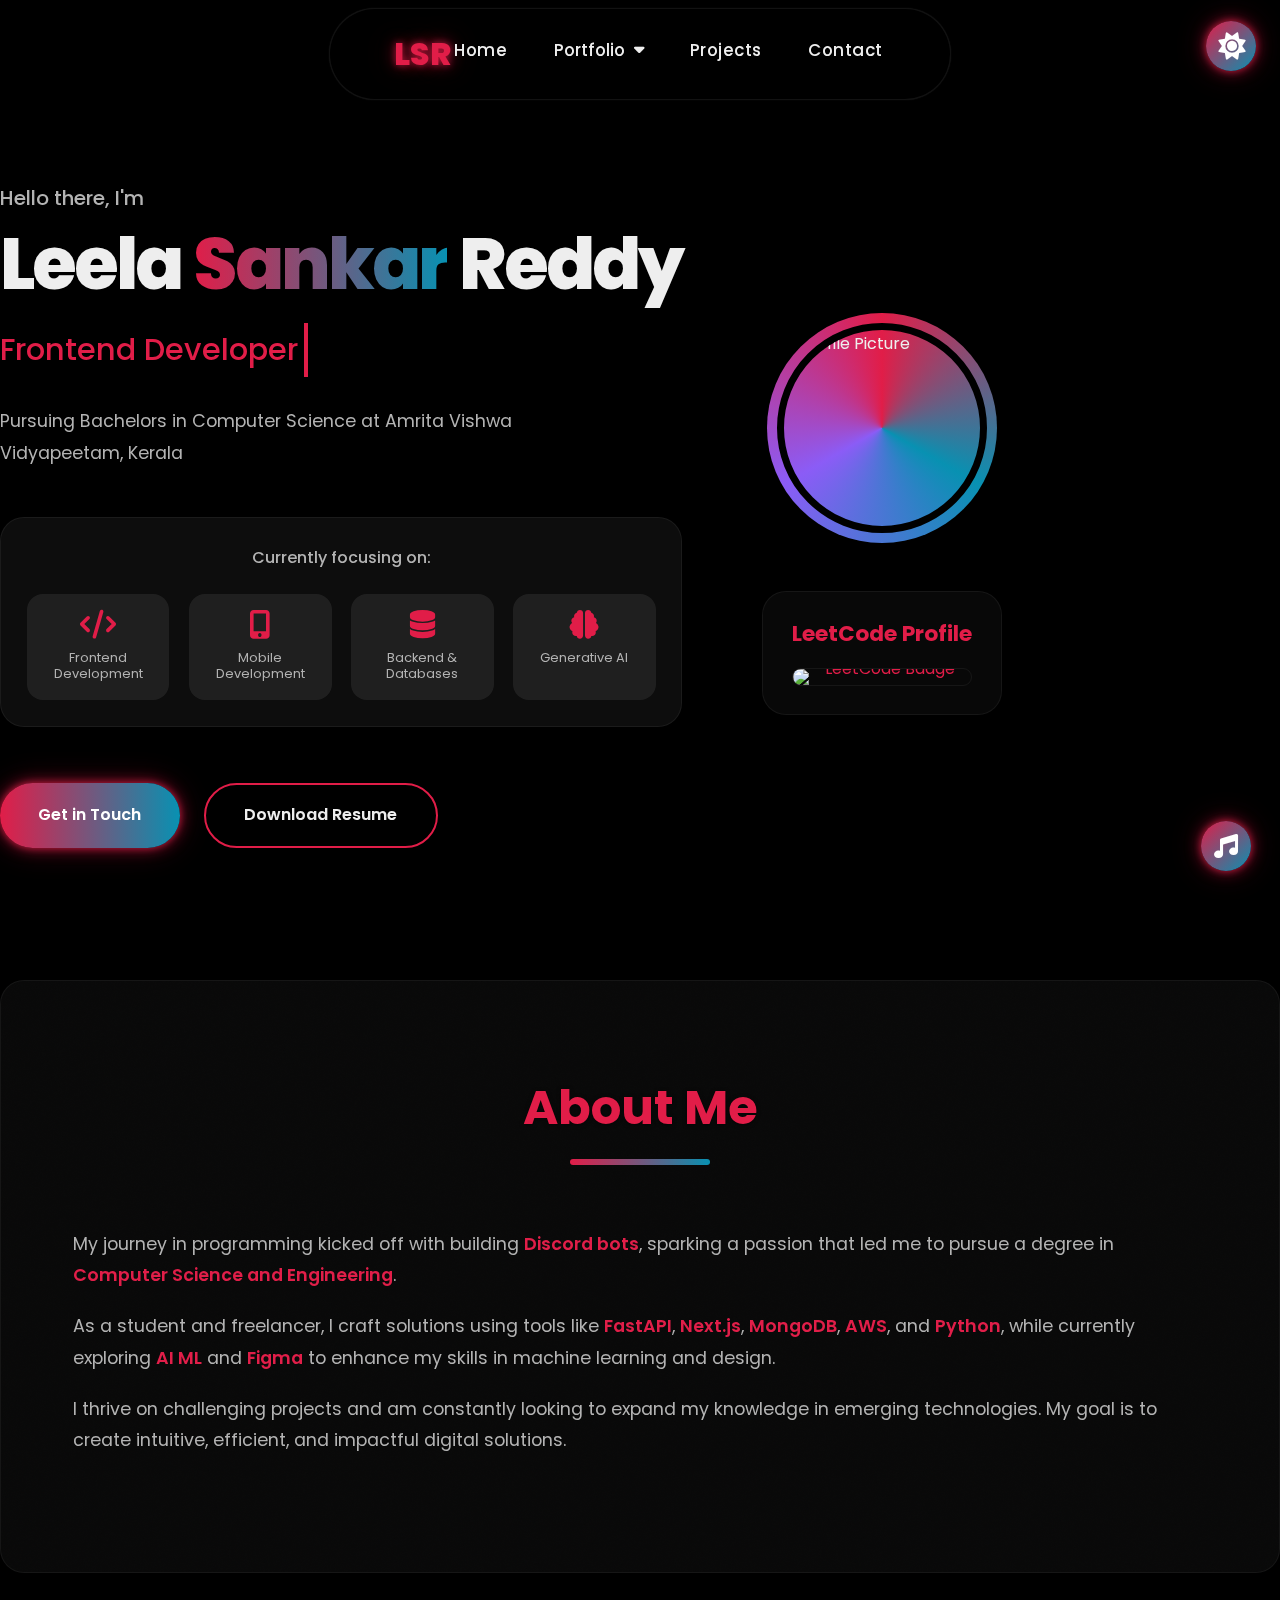
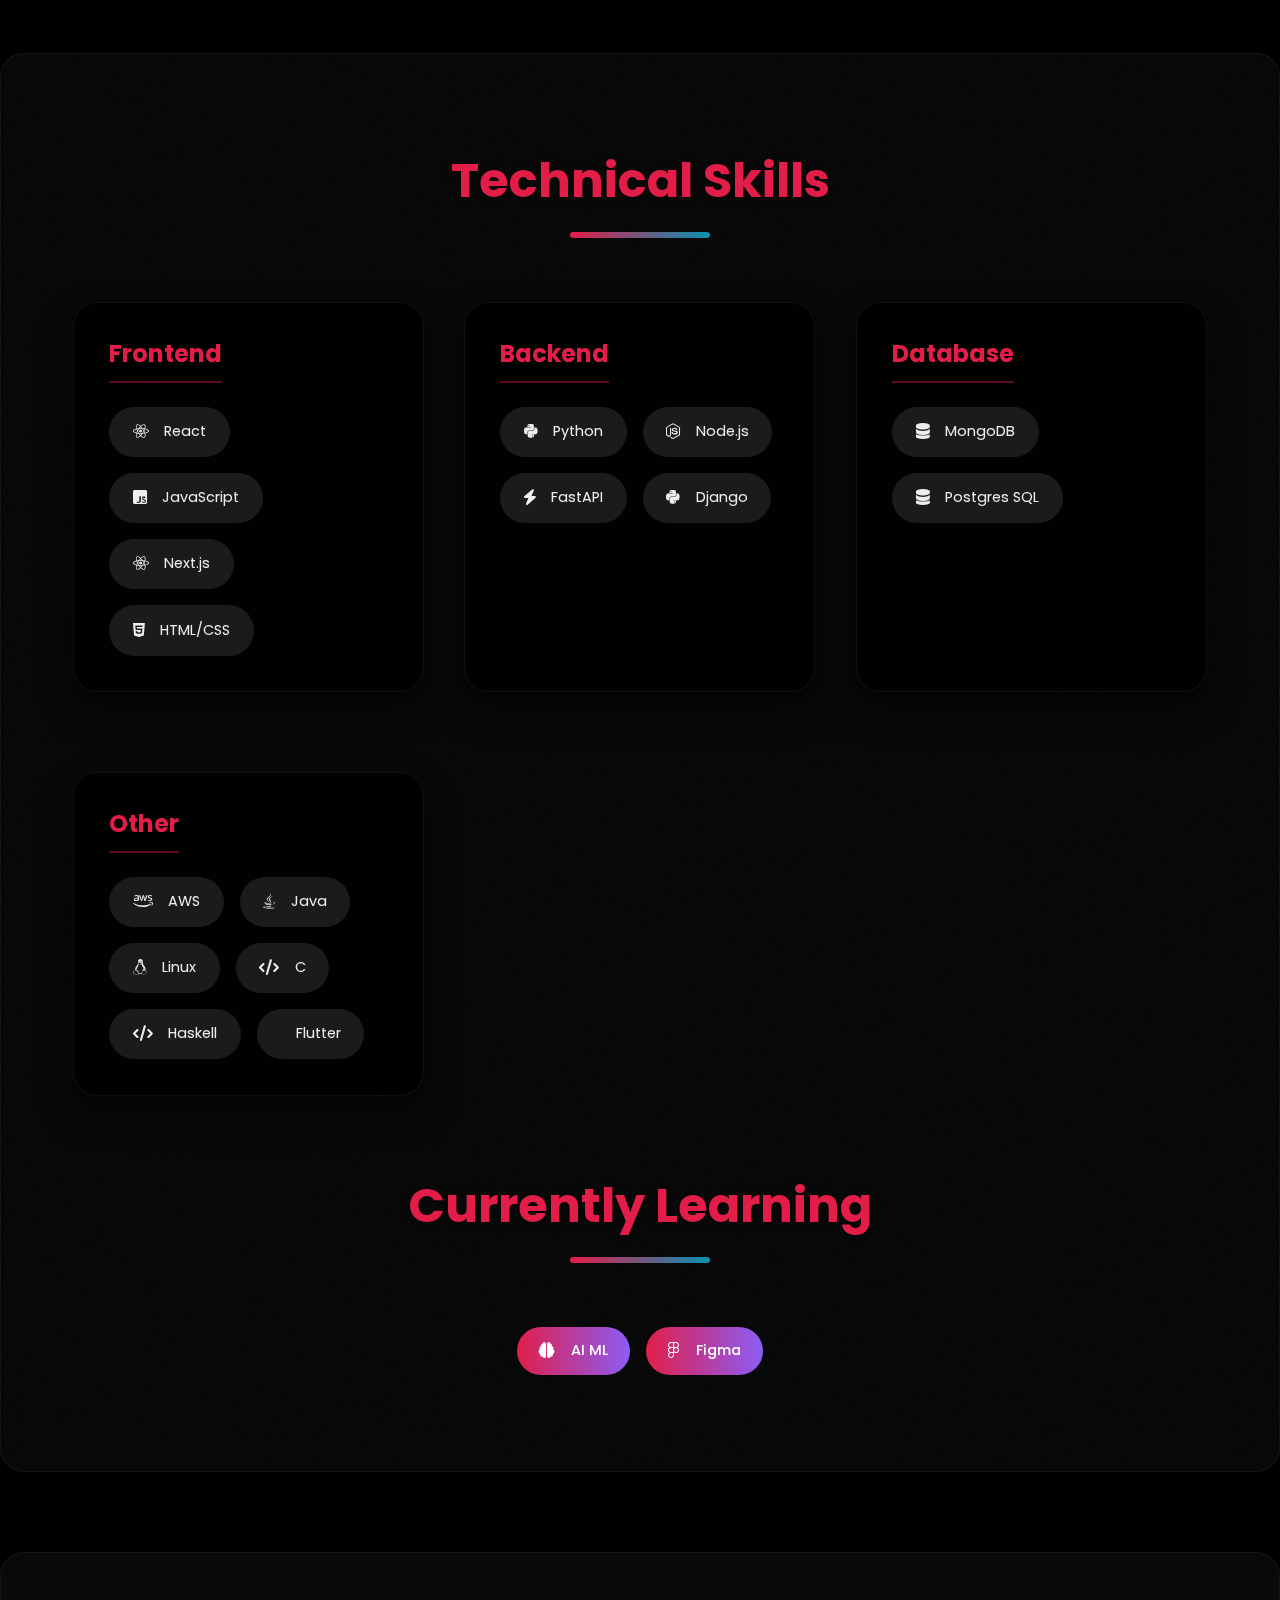
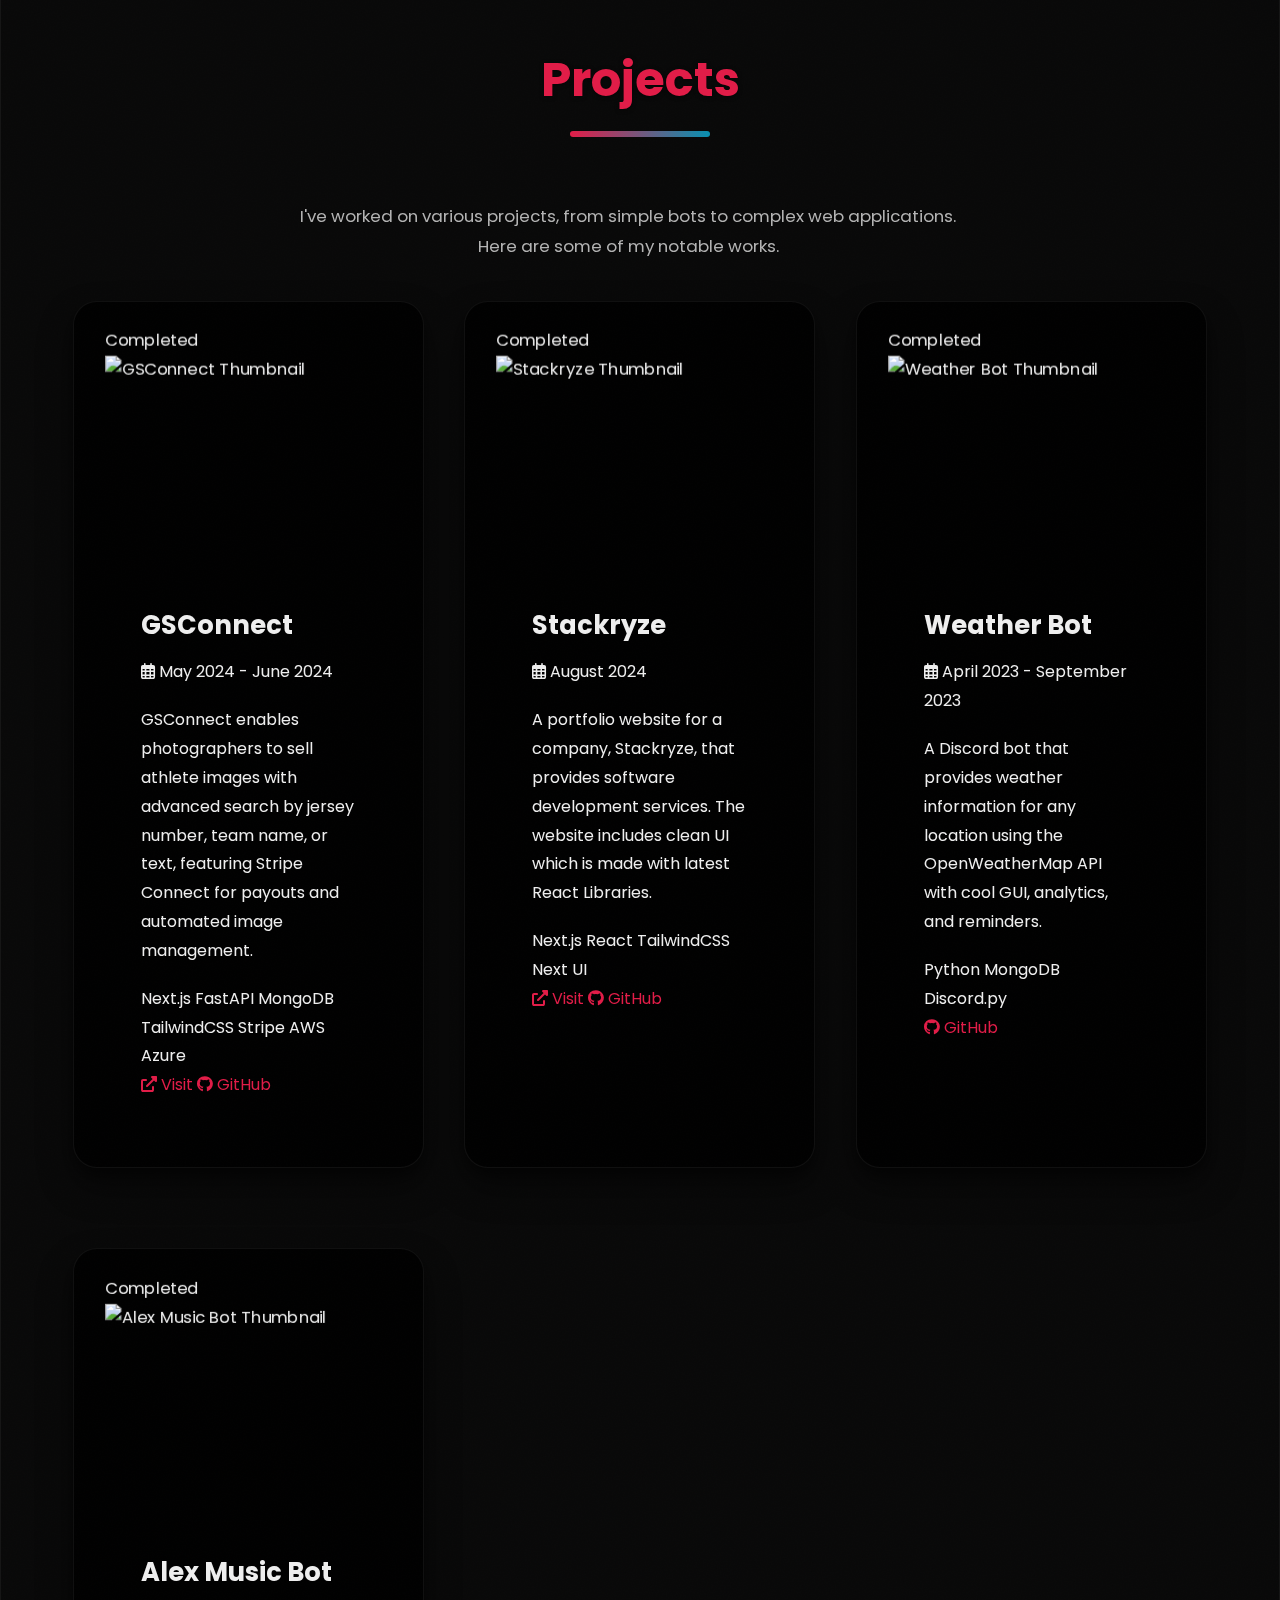
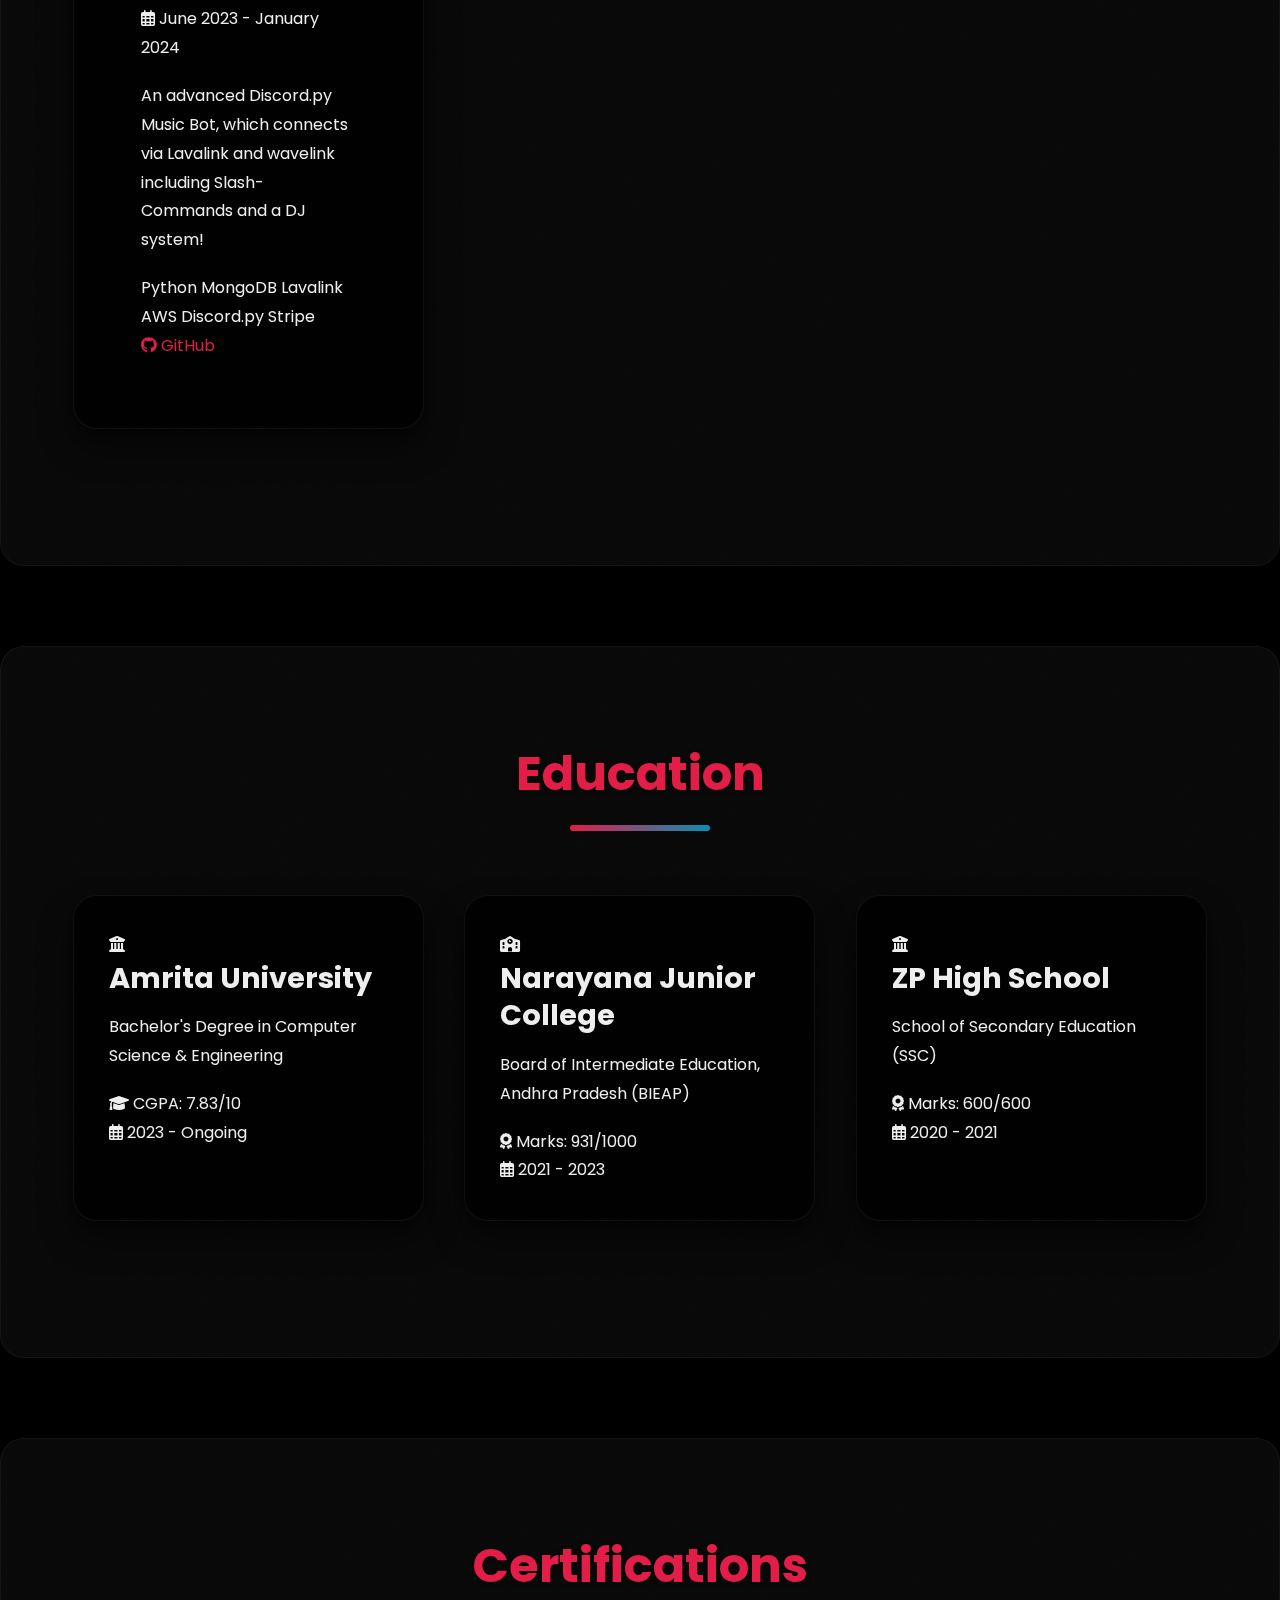
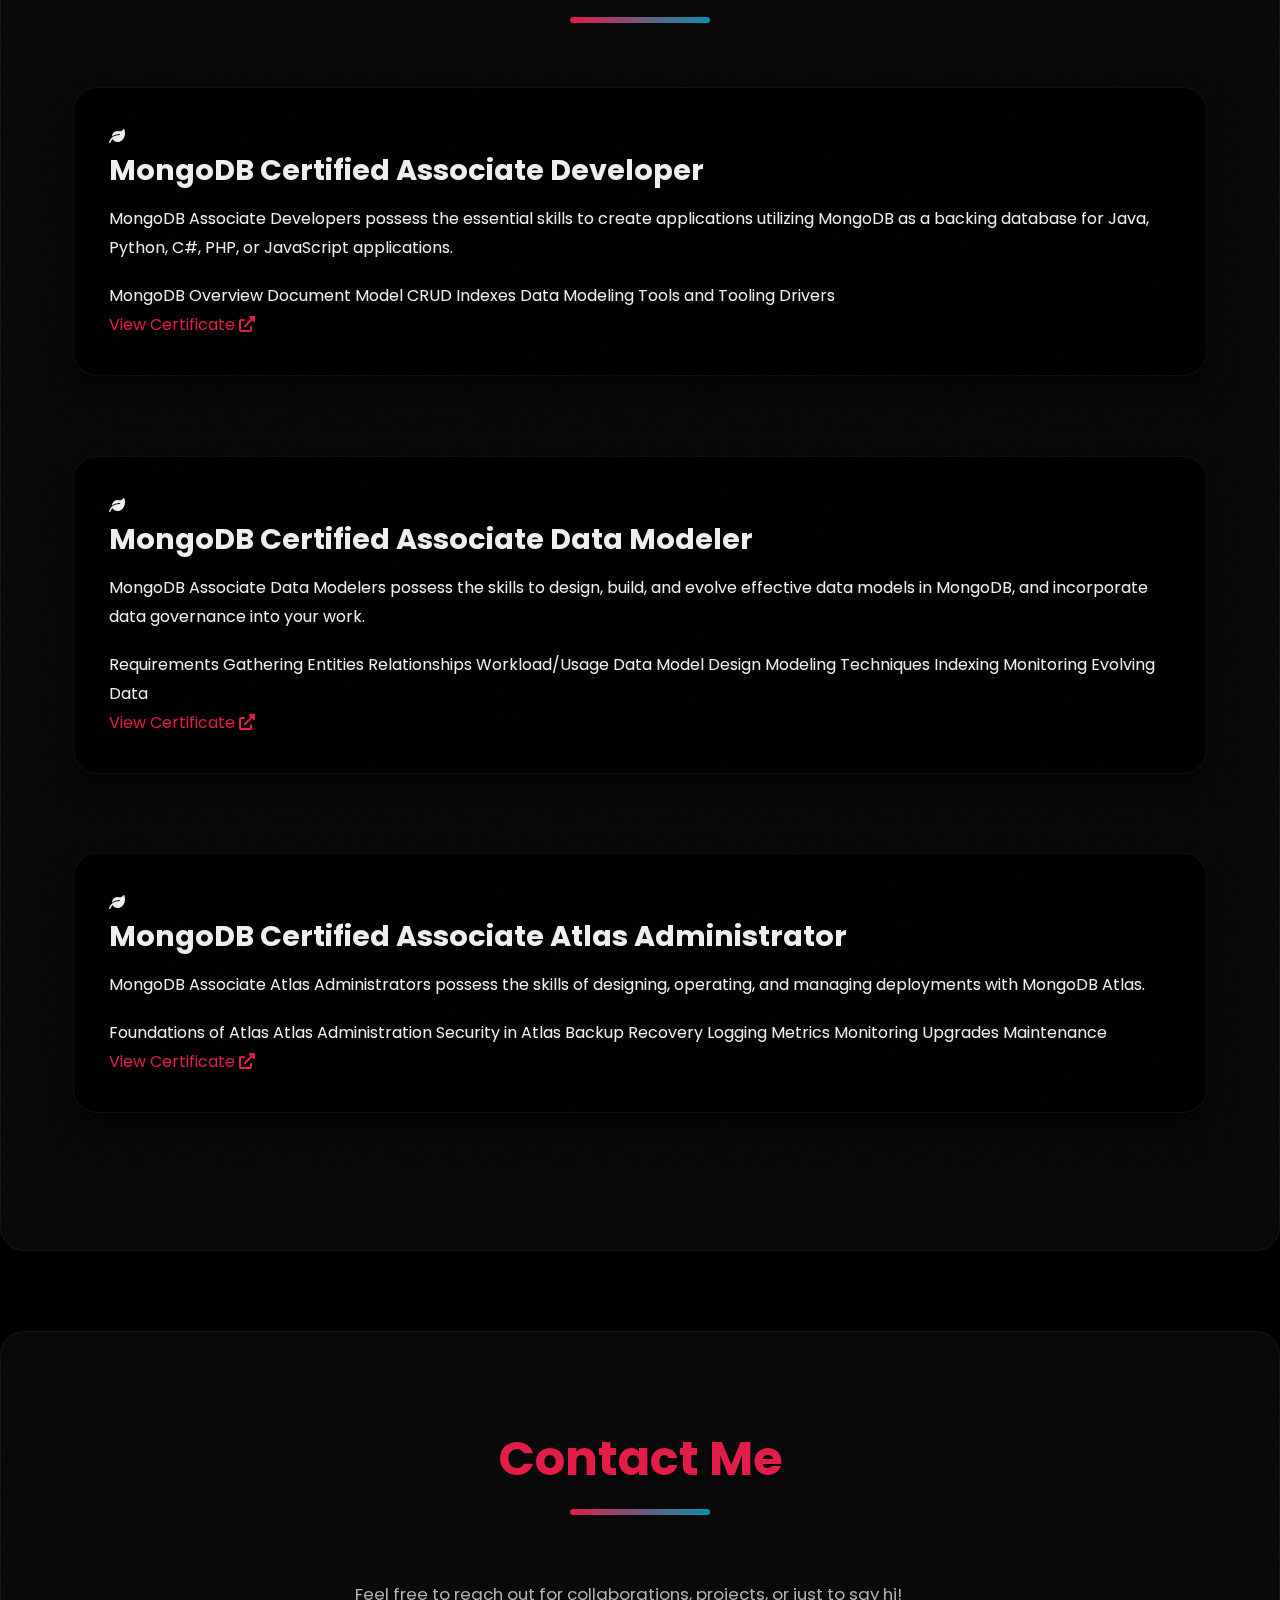
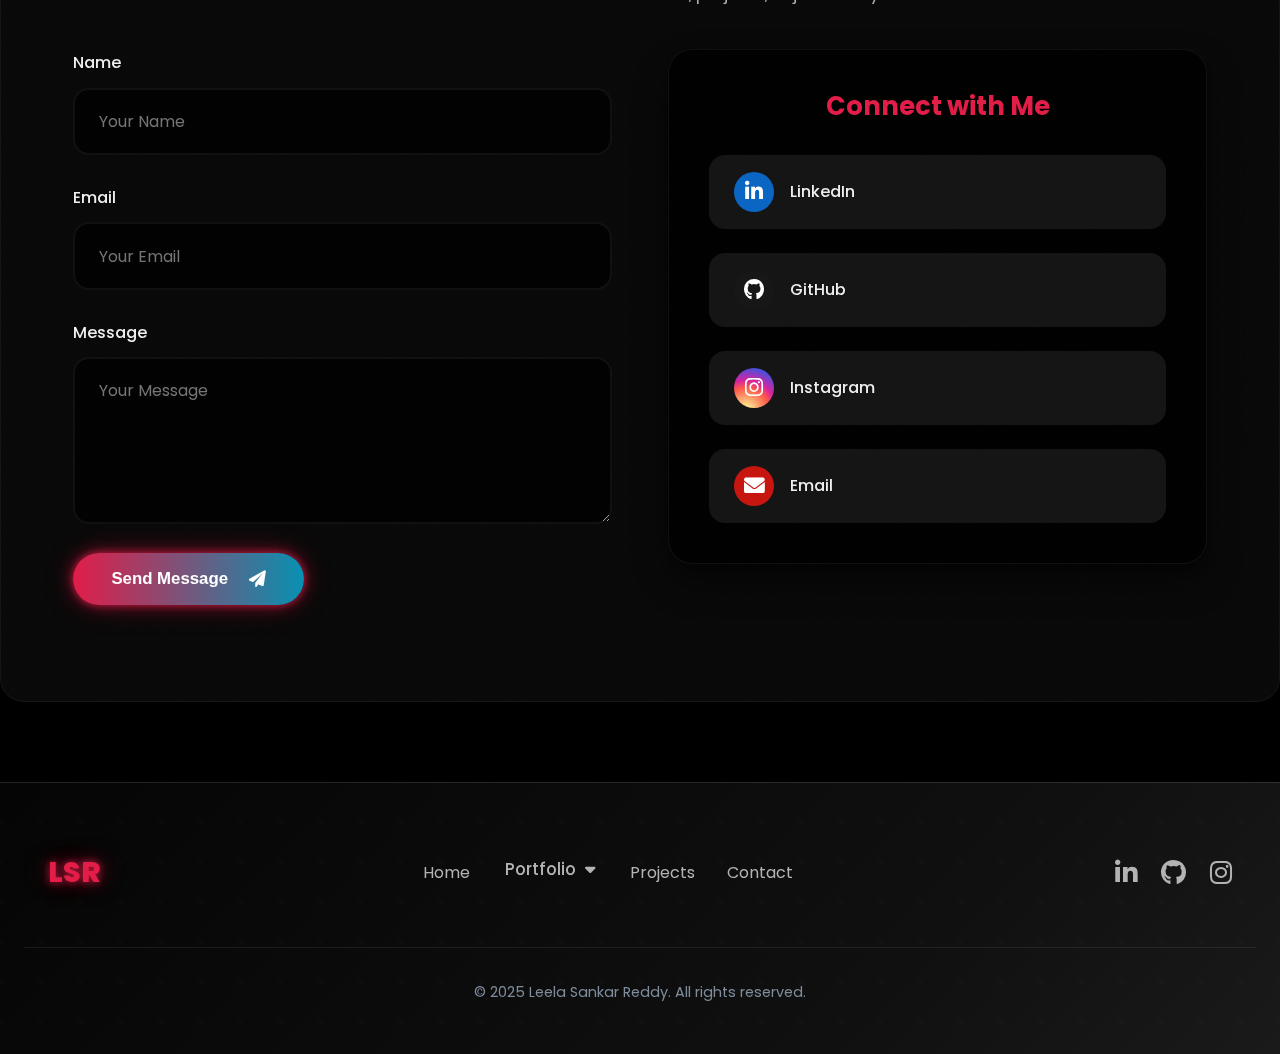
==== commit 83a01802: "Update HTML structure and portfolio styles" ====
--- a/index.html
+++ b/index.html
@@ -78,20 +78,23 @@
                 </div>
                 <!-- LeetCode Profile Section -->
                 <div class="leetcode-stats">
-                    <h3>LeetCode Profile</h3>
-                    <a href="https://leetcode.com/LeelaSankarReddy/" target="_blank" rel="noopener noreferrer">
-                        <img src="https://img.shields.io/badge/LeetCode-Leela%20Sankar%20Reddy-orange?style=flat-square&logo=leetcode" alt="LeetCode Badge">
-                    </a>
-                    <div class="skill-badges">
-                        <div class="skill-badge">
-                            <span class="badge-number">58</span>
-                            <span class="badge-text">Problems Solved</span>
-                        </div>
-                        <div class="skill-badge">
-                            <span class="badge-number">1438</span>
-                            <span class="badge-text">Contest Rating</span>
-                        </div>
-                    </div>
+                    
+                        <h3>LeetCode Profile</h3>
+                        <a href="https://leetcode.com/LeelaSankarReddy/" target="_blank" rel="noopener noreferrer">
+                            <img src="https://img.shields.io/badge/LeetCode-Leela%20Sankar%20Reddy-orange?style=flat-square&logo=leetcode" alt="LeetCode Badge">
+                        </a>
+                        <div class="skill-badges">
+                            <div class="skill-badge">
+                                <span class="badge-number">58</span>
+                                <span class="badge-text">Problems Solved</span>
+                            </div>
+                            <div class="skill-badge">
+                                <span class="badge-number">1438</span>
+                                <span class="badge-text">Contest Rating</span>
+                            </div>
+                        </div>
+
+                   
                 </div>
             </div>
         </div>
--- a/portfolio.css
+++ b/portfolio.css
@@ -1,1448 +1,658 @@
-/* Root Variables for Theming */
+/* === Root Variables (Ultra-Premium Theme - v2 Fixes) === */
 :root {
-    --light-bg: #f0f4f8;
-    --light-text: #2d3748;
-    --dark-bg: #0d1b2a;
-    --dark-text: #e2e8f0;
-    --accent-color: #ff007a; /* Neon Pink */
-    --hover-color: #00d4ff; /* Cyan */
+    /* Colors */
+    --light-bg: #fdfdff;
+    --light-text: #050505;
+    --dark-bg: #000000;
+    --dark-text: #eeeeee;
+    --accent-1: #e11d48; /* Rose 600 */
+    --accent-2: #0891b2; /* Cyan 600 */
+    --accent-3: #8b5cf6; /* Violet 500 */
     --card-bg: #ffffff;
-    --card-bg-dark: #1e2a44;
-    --shadow-light: rgba(0, 0, 0, 0.1);
-    --shadow-dark: rgba(0, 0, 0, 0.3);
-    --neon-glow: 0 0 10px rgba(255, 0, 122, 0.7);
-}
-
-/* General Styles */
+    --card-bg-dark: #080808; /* Very dark gray */
+    --secondary-text-light: #555555;
+    --secondary-text-dark: #b3b3b3;
+    --border-color-light: #eeeeee;
+    --border-color-dark: rgba(255, 255, 255, 0.06);
+
+    /* Shadows */
+    --shadow-light: 0 3px 6px rgba(0, 0, 0, 0.04), 0 5px 15px rgba(0, 0, 0, 0.06);
+    --shadow-dark: 0 6px 12px rgba(0, 0, 0, 0.35), 0 18px 35px rgba(0, 0, 0, 0.45);
+    --shadow-lg-dark: 0 25px 60px -10px rgba(0, 0, 0, 0.55);
+
+    /* Glows */
+    --glow-accent-1: 0 0 7px rgba(225, 29, 72, 0.7), 0 0 15px rgba(225, 29, 72, 0.5), 0 0 30px rgba(225, 29, 72, 0.3);
+    --glow-accent-2: 0 0 7px rgba(8, 145, 178, 0.7), 0 0 15px rgba(8, 145, 178, 0.5), 0 0 30px rgba(8, 145, 178, 0.3);
+
+    /* Transitions */
+    --transition-smooth: all 0.5s cubic-bezier(0.16, 1, 0.3, 1); /* Expo Out */
+    --transition-fast: all 0.3s cubic-bezier(0.25, 0.46, 0.45, 0.94);
+    --transition-elastic: all 0.7s cubic-bezier(0.64, -0.6, 0.3, 1.6); /* Enhanced Bounce */
+
+    /* Borders */
+    --border-radius: 24px;
+    --border-radius-small: 16px;
+
+    /* Dynamic RGB */
+    --accent-1-rgb: 225, 29, 72;
+    --accent-2-rgb: 8, 145, 178;
+    --accent-3-rgb: 139, 92, 246;
+    --dark-bg-rgb: 0, 0, 0;
+    --light-bg-rgb: 253, 253, 255;
+
+    /* Font */
+    --font-family: 'Poppins', -apple-system, BlinkMacSystemFont, 'Segoe UI', Roboto, Oxygen, Ubuntu, Cantarell, 'Open Sans', 'Helvetica Neue', sans-serif;
+
+    /* Spacing */
+    --section-padding: 6rem 4.5rem;
+    --container-width: 1400px;
+    --grid-gap: 2.5rem;
+}
+
+/* === General Styles (Advanced Aurora Mesh) === */
+@property --angle { syntax: '<angle>'; initial-value: 0deg; inherits: false; }
+*, *::before, *::after { box-sizing: border-box; }
+
+html { scroll-behavior: smooth; }
+
 body {
-    font-family: 'Poppins', sans-serif;
+    font-family: var(--font-family);
     margin: 0;
     padding: 0;
-    background: linear-gradient(135deg, var(--dark-bg), #1e3a8a);
+    background-color: var(--dark-bg);
     color: var(--dark-text);
-    line-height: 1.6;
-    transition: all 0.3s ease;
+    line-height: 1.8;
+    transition: background-color 0.6s ease, color 0.6s ease;
     min-height: 100vh;
-    scroll-behavior: smooth;
+    position: relative;
+    overflow-x: hidden;
+    -webkit-font-smoothing: antialiased;
+    -moz-osx-font-smoothing: grayscale;
+}
+
+/* Aurora Mesh V3 */
+body::before {
+    content: '';
+    position: fixed;
+    inset: -150%;
+    background-image:
+        radial-gradient(ellipse 45% 55% at 10% 15%, rgba(var(--accent-1-rgb), 0.3) 0%, transparent 70%),
+        radial-gradient(ellipse 40% 50% at 85% 35%, rgba(var(--accent-2-rgb), 0.25) 0%, transparent 65%),
+        radial-gradient(circle 30% at 70% 80%, rgba(var(--accent-3-rgb), 0.2) 0%, transparent 60%),
+        radial-gradient(circle 35% at 20% 75%, rgba(var(--accent-1-rgb), 0.15) 0%, transparent 70%);
+    filter: blur(120px) saturate(1.3);
+    z-index: -1;
+    animation: fluid-morph 22s ease-in-out infinite alternate;
+    will-change: transform, opacity;
+    transition: opacity 0.6s ease;
+    opacity: 0.6;
+    pointer-events: none;
 }
 
 body.light-mode {
-    background: linear-gradient(135deg, var(--light-bg), #e6f0fa);
+    background-color: var(--light-bg);
     color: var(--light-text);
 }
-
-/* Accessibility Focus Styles */
-a:focus,
-button:focus,
-input:focus,
-textarea:focus {
-    outline: 2px solid var(--accent-color);
-    outline-offset: 2px;
-}
-
-body.light-mode :focus {
-    outline-color: var(--hover-color);
-}
-
-/* Navigation Bar */
+body.light-mode::before {
+    opacity: 0.7;
+    background-image:
+        radial-gradient(ellipse 45% 55% at 10% 15%, rgba(var(--accent-2-rgb), 0.22) 0%, transparent 70%),
+        radial-gradient(ellipse 40% 50% at 85% 35%, rgba(var(--accent-1-rgb), 0.18) 0%, transparent 65%),
+        radial-gradient(circle 30% at 70% 80%, rgba(59, 130, 246, 0.15) 0%, transparent 60%),
+        radial-gradient(circle 35% at 20% 75%, rgba(244, 114, 182, 0.12) 0%, transparent 70%);
+    filter: blur(140px);
+    animation-duration: 28s;
+}
+
+/* Container */
+.container {
+    width: 100%;
+    max-width: var(--container-width);
+    margin-left: auto;
+    margin-right: auto;
+    padding-left: 1.5rem;
+    padding-right: 1.5rem;
+}
+
+/* Section Base Styles */
+section {
+    padding: var(--section-padding);
+    position: relative;
+    overflow: hidden;
+    scroll-margin-top: 8rem;
+}
+
+/* Headings */
+h1, h2, h3 { margin-top: 0; margin-bottom: 1rem; line-height: 1.3; font-weight: 700; }
+h1 { font-size: clamp(2.8rem, 5.5vw, 4.2rem); letter-spacing: -0.04em; }
+h2 { font-size: clamp(2.2rem, 5vw, 3rem); }
+h3 { font-size: clamp(1.4rem, 3vw, 1.8rem); }
+p { margin-top: 0; margin-bottom: 1.2rem; }
+a { color: var(--accent-1); text-decoration: none; transition: color var(--transition-fast); }
+a:hover { color: var(--accent-2); }
+body.light-mode a { color: var(--accent-2); }
+body.light-mode a:hover { color: var(--accent-1); }
+img { max-width: 100%; height: auto; display: block; }
+ul { list-style: none; padding: 0; margin: 0; }
+
+/* === Accessibility Focus Styles === */
+*:focus-visible { outline: none; position: relative; z-index: 10; }
+*:focus-visible::before {
+    content: ''; position: absolute; inset: -5px;
+    border-radius: calc(var(--border-radius-small) + 5px);
+    background: conic-gradient(from var(--angle, 0deg), var(--accent-1), var(--accent-2), var(--accent-3), var(--accent-1));
+    z-index: -1; opacity: 1; animation: focus-spin 2s linear infinite;
+    transition: opacity 0.2s ease; pointer-events: none; filter: blur(4px);
+}
+body.light-mode *:focus-visible::before { background: conic-gradient(from var(--angle, 0deg), var(--accent-2), var(--accent-1), var(--accent-3), var(--accent-2)); }
+input:focus-visible, textarea:focus-visible { border-radius: var(--border-radius-small); }
+button:focus-visible { border-radius: 50px; }
+a:focus-visible { border-radius: 6px; }
+a:focus-visible::before { inset: -3px; border-radius: 8px; }
+
+/* === Navigation Bar (Floating Glass V2) === */
 .nav-links {
-    display: flex;
-    justify-content: space-between;
-    align-items: center;
-    background: linear-gradient(90deg, var(--dark-bg), #1e3a8a);
-    padding: 15px 50px;
-    position: sticky;
-    top: 0;
-    z-index: 1000;
-    box-shadow: 0 4px 15px var(--shadow-dark);
-}
-
+    display: flex; justify-content: space-between; align-items: center;
+    background: rgba(var(--dark-bg-rgb), 0.3);
+    backdrop-filter: blur(28px) saturate(180%); -webkit-backdrop-filter: blur(28px) saturate(180%);
+    padding: 1rem 4rem; position: fixed; top: 1rem; left: 50%;
+    transform: translateX(-50%); max-width: calc(var(--container-width) - 8rem); width: auto;
+    border-radius: 100px; z-index: 1000;
+    box-shadow: 0 0 1px rgba(255, 255, 255, 0.15), 0 6px 25px rgba(0, 0, 0, 0.45);
+    border: 1px solid rgba(255, 255, 255, 0.07);
+    transition: var(--transition-smooth), top 0.4s ease, max-width 0.4s ease, background-color 0.4s ease;
+    will-change: background-color, box-shadow, top, max-width, transform;
+}
+body:not([data-scroll="0"]) .nav-links {
+     top: 0.5rem; max-width: calc(var(--container-width) - 12rem);
+     background: rgba(var(--dark-bg-rgb), 0.5);
+     box-shadow: 0 0 1px rgba(255, 255, 255, 0.15), 0 8px 30px rgba(0, 0, 0, 0.55);
+}
 body.light-mode .nav-links {
-    background: linear-gradient(90deg, var(--light-bg), #c0d8f0);
-    box-shadow: 0 4px 15px var(--shadow-light);
-}
-
-.nav-brand {
-    color: var(--accent-color);
-    font-size: 2em;
-    font-weight: 700;
-    text-shadow: var(--neon-glow);
-    transition: all 0.3s ease;
-}
-
-body.light-mode .nav-brand {
-    color: var(--hover-color);
-    text-shadow: 0 0 10px rgba(0, 212, 255, 0.7);
-}
-
-.nav-menu {
-    display: flex;
-    align-items: center;
-    gap: 25px;
-}
-
-.nav-menu a {
-    color: var(--dark-text);
+    background: rgba(var(--light-bg-rgb), 0.6);
+    box-shadow: 0 0 1px rgba(0, 0, 0, 0.05), 0 6px 25px rgba(100, 116, 139, 0.18);
+    border: 1px solid rgba(0, 0, 0, 0.05);
+}
+body.light-mode:not([data-scroll="0"]) .nav-links {
+     background: rgba(var(--light-bg-rgb), 0.8);
+     box-shadow: 0 0 1px rgba(0, 0, 0, 0.05), 0 8px 30px rgba(100, 116, 139, 0.22);
+}
+
+.nav-brand { color: var(--accent-1); font-size: 2em; font-weight: 800; text-decoration: none; text-shadow: var(--glow-accent-1); transition: var(--transition-smooth); animation: breathe-glow-brand 4s infinite alternate ease-in-out; will-change: text-shadow, transform; }
+body.light-mode .nav-brand { color: var(--accent-2); text-shadow: var(--glow-accent-2); animation-name: breathe-glow-brand-light; }
+.nav-brand:hover { transform: rotate(-5deg) scale(1.03); animation-play-state: paused; }
+
+.nav-menu { display: flex; align-items: center; gap: 2.5rem; list-style: none; margin: 0; padding: 0; }
+/* == NAV LINK TEXT VISIBILITY FIX == */
+.nav-menu a:not(.dropdown-toggle) {
+    color: var(--dark-text); /* Set solid base color */
     text-decoration: none;
-    font-size: 1.1em;
+    font-size: 1.05em;
     font-weight: 500;
-    transition: all 0.3s ease;
+    transition: var(--transition-smooth);
     position: relative;
-}
-
-body.light-mode .nav-menu a {
-    color: var(--light-text);
-}
-
-.nav-menu a:hover {
-    color: var(--accent-color);
-}
-
-body.light-mode .nav-menu a:hover {
-    color: var(--hover-color);
-}
-
-.nav-menu a::after {
+    padding: 0.3rem 0.2rem 0.8rem 0.2rem;
+    letter-spacing: 0.03em;
+    /* Remove background clip text properties */
+    background-image: none;
+    -webkit-background-clip: unset;
+    background-clip: unset;
+}
+body.light-mode .nav-menu a:not(.dropdown-toggle) {
+    color: var(--light-text); /* Set solid base color for light mode */
+}
+/* Remove ::before used for original text */
+.nav-menu a:not(.dropdown-toggle)::before { content: none; }
+
+.nav-menu a:not(.dropdown-toggle):hover,
+.nav-menu a:not(.dropdown-toggle).active-link {
+    color: var(--accent-1); /* Simple color change on hover/active */
+    transform: translateY(-4px);
+}
+body.light-mode .nav-menu a:not(.dropdown-toggle):hover,
+body.light-mode .nav-menu a:not(.dropdown-toggle).active-link {
+    color: var(--accent-2);
+}
+/* Simple Underline for Hover/Active */
+.nav-menu a:not(.dropdown-toggle)::after {
     content: '';
     position: absolute;
-    width: 0;
-    height: 2px;
-    bottom: -5px;
-    left: 0;
-    background: var(--accent-color);
-    transition: width 0.3s ease;
-}
-
-body.light-mode .nav-menu a::after {
-    background: var(--hover-color);
-}
-
-.nav-menu a:hover::after {
-    width: 100%;
+    width: 0; /* Start hidden */
+    height: 3px;
+    bottom: 0; /* Position at bottom */
+    left: 50%;
+    transform: translateX(-50%);
+    background: linear-gradient(90deg, var(--accent-1), var(--accent-2));
+    border-radius: 2px;
+    transition: width 0.4s cubic-bezier(0.175, 0.885, 0.32, 1.275); /* Elastic ease */
+}
+body.light-mode .nav-menu a:not(.dropdown-toggle)::after {
+     background: linear-gradient(90deg, var(--accent-2), var(--accent-1));
+}
+.nav-menu a:not(.dropdown-toggle):hover::after,
+.nav-menu a:not(.dropdown-toggle).active-link::after {
+    width: 100%; /* Reveal underline */
 }
 
 /* Dropdown Menu */
-.dropdown {
-    position: relative;
-}
-
-.dropdown-toggle {
-    display: flex;
-    align-items: center;
-    gap: 5px;
-}
-
-.dropdown-menu {
-    display: none;
-    position: absolute;
-    top: 100%;
-    left: 0;
-    background: var(--card-bg-dark);
-    box-shadow: 0 8px 16px var(--shadow-dark);
-    border-radius: 8px;
-    padding: 10px 0;
-    z-index: 1000;
-    min-width: 150px;
-}
-
-body.light-mode .dropdown-menu {
-    background: var(--card-bg);
-    box-shadow: 0 8px 16px var(--shadow-light);
-}
-
-.dropdown:hover .dropdown-menu {
-    display: block;
-}
-
-.dropdown-menu a {
-    padding: 8px 15px;
-    color: var(--dark-text);
-    font-size: 1em;
-    display: block;
-}
-
-body.light-mode .dropdown-menu a {
-    color: var(--light-text);
-}
-
-.dropdown-menu a:hover {
-    background: var(--accent-color);
-    color: #fff;
-}
+.dropdown { position: relative; }
+.dropdown-toggle { display: flex; align-items: center; gap: 6px; cursor: pointer; color: var(--dark-text); font-size: 1.05em; font-weight: 500; transition: var(--transition-smooth); position: relative; padding: 0.3rem 0.2rem 0.8rem 0.2rem; }
+body.light-mode .dropdown-toggle { color: var(--light-text); }
+.dropdown-toggle:hover { color: var(--accent-1); transform: translateY(-4px); }
+body.light-mode .dropdown-toggle:hover { color: var(--accent-2); }
+.dropdown-toggle i { transition: transform var(--transition-fast); margin-left: 3px; }
+.dropdown:hover .dropdown-toggle i { transform: rotate(180deg); }
+.dropdown-menu { display: none; position: absolute; top: calc(100% + 10px); left: 50%; transform: translateX(-50%); background: rgba(var(--dark-bg-rgb), 0.8); backdrop-filter: blur(15px); box-shadow: 0 20px 50px rgba(0, 0, 0, 0.6); border-radius: var(--border-radius-small); padding: 0.7rem 0; z-index: 1000; min-width: 190px; border: 1px solid rgba(255, 255, 255, 0.1); opacity: 0; transform-origin: top center; animation: dropdown-pop 0.4s cubic-bezier(0.175, 0.885, 0.32, 1.275) forwards; list-style: none; margin: 0; }
+body.light-mode .dropdown-menu { background: rgba(var(--light-bg-rgb), 0.9); box-shadow: 0 20px 50px rgba(100, 116, 139, 0.3); border: 1px solid rgba(0, 0, 0, 0.07); }
+.dropdown:hover .dropdown-menu, .dropdown:focus-within .dropdown-menu { display: block; }
+.dropdown-menu a { padding: 0.9rem 1.8rem; color: var(--dark-text); font-size: 0.95em; display: block; text-decoration: none; transition: background-color 0.2s ease, color 0.2s ease, padding-left 0.3s ease, transform 0.2s ease; }
+body.light-mode .dropdown-menu a { color: var(--light-text); }
+.dropdown-menu a:hover { background: var(--accent-1); color: #fff; padding-left: 2.2rem; transform: scale(1.03); }
+body.light-mode .dropdown-menu a:hover { background: var(--accent-2); }
 
 /* Hamburger Menu */
-.nav-toggle {
-    display: none;
-}
-
-.nav-toggle-label {
-    display: none;
-    cursor: pointer;
-}
-
-@media (max-width: 768px) {
-    .nav-links {
-        padding: 15px 20px;
-    }
-
-    .nav-menu {
-        display: none;
-        flex-direction: column;
-        width: 100%;
-        text-align: center;
-        background: var(--card-bg-dark);
-        padding: 15px 0;
-        position: absolute;
-        top: 100%;
-        left: 0;
-    }
-
-    body.light-mode .nav-menu {
-        background: var(--card-bg);
-    }
-
-    .nav-toggle:checked ~ .nav-menu {
-        display: flex;
-    }
-
-    .nav-toggle-label {
-        display: block;
-    }
-
-    .nav-toggle-label span,
-    .nav-toggle-label span::before,
-    .nav-toggle-label span::after {
-        display: block;
-        width: 25px;
-        height: 3px;
-        background: var(--dark-text);
-        transition: all 0.3s ease;
-    }
-
-    body.light-mode .nav-toggle-label span,
-    body.light-mode .nav-toggle-label span::before,
-    body.light-mode .nav-toggle-label span::after {
-        background: var(--light-text);
-    }
-
-    .nav-toggle-label span::before {
-        content: '';
-        position: absolute;
-        top: -8px;
-    }
-
-    .nav-toggle-label span::after {
-        content: '';
-        position: absolute;
-        top: 8px;
-    }
-
-    .nav-toggle:checked + .nav-toggle-label span {
-        background: transparent;
-    }
-
-    .nav-toggle:checked + .nav-toggle-label span::before {
-        transform: rotate(45deg) translate(5px, 5px);
-    }
-
-    .nav-toggle:checked + .nav-toggle-label span::after {
-        transform: rotate(-45deg) translate(7px, -7px);
-    }
-}
-
-/* Theme Toggle */
-.theme-toggle {
-    position: fixed;
-    top: 20px;
-    right: 20px;
-    z-index: 1100;
-}
-
-#theme-button {
-    background: linear-gradient(45deg, var(--accent-color), var(--hover-color));
-    border: none;
-    border-radius: 50%;
-    width: 45px;
-    height: 45px;
-    font-size: 1.5em;
-    cursor: pointer;
-    transition: all 0.3s ease;
-    box-shadow: var(--neon-glow);
-    color: #fff;
-    display: flex;
-    align-items: center;
-    justify-content: center;
-}
-
-body.light-mode #theme-button {
-    background: linear-gradient(45deg, var(--hover-color), var(--accent-color));
-}
-
-#theme-button:hover {
-    transform: rotate(180deg) scale(1.1);
-}
-
-/* Home Section */
-.intro {
-    display: flex;
-    justify-content: space-between;
-    align-items: center;
-    padding: 40px 50px;
-    background: var(--card-bg-dark);
-    border-radius: 20px;
-    margin: 40px auto;
-    max-width: 1400px;
-    box-shadow: 0 10px 30px var(--shadow-dark);
-}
-
-body.light-mode .intro {
-    background: var(--card-bg);
-    box-shadow: 0 10px 30px var(--shadow-light);
-}
-
-.intro-content {
-    flex: 1;
-    padding-right: 20px;
-}
-
-.intro-text {
-    max-width: 600px;
-}
-
-.greeting {
-    font-size: 1.2em;
-    color: #a0aec0;
-    margin-bottom: 10px;
-}
-
-body.light-mode .greeting {
-    color: #718096;
-}
-
-.intro-content h1 {
-    font-size: 3em;
-    font-weight: 700;
-    margin: 0;
-    color: var(--dark-text);
-}
-
-body.light-mode .intro-content h1 {
-    color: var(--light-text);
-}
-
-.intro-content h1 span {
-    color: var(--accent-color);
-}
-
-body.light-mode .intro-content h1 span {
-    color: var(--hover-color);
-}
-
-.typewriter {
-    font-size: 1.5em;
-    font-weight: 500;
-    color: var(--accent-color);
-    margin: 15px 0;
-    overflow: hidden;
-    white-space: nowrap;
-    border-right: 3px solid var(--accent-color);
-    animation: typing 3s steps(20, end), blink-caret 0.75s step-end infinite;
-}
-
-body.light-mode .typewriter {
-    color: var(--hover-color);
-    border-right-color: var(--hover-color);
-}
-
-@keyframes typing {
-    from { width: 0; }
-    to { width: 100%; }
-}
-
-@keyframes blink-caret {
-    50% { border-color: transparent; }
-}
-
-.intro-desc {
-    font-size: 1.1em;
-    color: #a0aec0;
-    margin-bottom: 20px;
-}
-
-body.light-mode .intro-desc {
-    color: #718096;
-}
-
-.right-column {
-    flex: 1;
-    display: flex;
-    justify-content: center;
-    align-items: center;
-}
-
-.profile-wrapper {
-    display: flex;
-    flex-direction: column;
-    align-items: center;
-    gap: 20px;
-}
-
-.profile-pic img {
-    width: 200px;
-    height: 200px;
-    border-radius: 50%;
-    border: 5px solid var(--accent-color);
-    object-fit: cover;
-    transition: transform 0.3s ease;
-}
-
-body.light-mode .profile-pic img {
-    border-color: var(--hover-color);
-}
-
-.profile-pic img:hover {
-    transform: scale(1.05);
-}
-
+.nav-toggle { display: none; }
+.nav-toggle-label { display: none; cursor: pointer; position: relative; width: 25px; height: 21px; z-index: 1100; }
+@media (max-width: 900px) {
+    .nav-menu { display: none; flex-direction: column; width: 100%; text-align: center; background: var(--card-bg-dark); padding: 1.5rem 0; position: fixed; top: 0; left: 0; height: 100vh; box-shadow: 0 8px 20px rgba(0, 0, 0, 0.3); z-index: 1050; transform: translateX(-100%); transition: transform 0.5s cubic-bezier(0.4, 0, 0.2, 1); padding-top: 6rem; /* Space for toggle */ }
+    body.light-mode .nav-menu { background: var(--card-bg); box-shadow: 0 8px 20px rgba(100, 116, 139, 0.1); }
+    .nav-toggle:checked ~ .nav-menu { transform: translateX(0); }
+    .nav-toggle-label { display: block; position: fixed; top: 1.4rem; right: 1.5rem; }
+    .nav-toggle-label span, .nav-toggle-label span::before, .nav-toggle-label span::after { display: block; width: 25px; height: 3px; background: var(--dark-text); border-radius: 2px; transition: all 0.35s cubic-bezier(0.175, 0.885, 0.32, 1.275); position: absolute; left: 0; transform-origin: center; }
+    body.light-mode .nav-toggle-label span, body.light-mode .nav-toggle-label span::before, body.light-mode .nav-toggle-label span::after { background: var(--light-text); }
+    .nav-toggle-label span { top: 9px; }
+    .nav-toggle-label span::before { content: ''; top: -8px; }
+    .nav-toggle-label span::after { content: ''; top: 8px; }
+    .nav-toggle:checked + .nav-toggle-label span { transform: rotate(180deg) scaleX(0); }
+    .nav-toggle:checked + .nav-toggle-label span::before { transform: rotate(45deg) translate(5px, 5px); }
+    .nav-toggle:checked + .nav-toggle-label span::after { transform: rotate(-45deg) translate(5px, -5px); }
+    .nav-menu a { padding: 1.5rem 0; font-size: 1.2em; }
+    .nav-menu a::after { bottom: 0.5rem; height: 2px; } /* Adjust underline */
+    .nav-menu a:not(.dropdown-toggle):hover, .nav-menu a:not(.dropdown-toggle).active-link { color: var(--accent-1); transform: none; } /* Simplify mobile hover */
+    body.light-mode .nav-menu a:not(.dropdown-toggle):hover, body.light-mode .nav-menu a:not(.dropdown-toggle).active-link { color: var(--accent-2); }
+    .nav-menu a:not(.dropdown-toggle):hover::after, .nav-menu a:not(.dropdown-toggle).active-link::after { width: 50%; /* Shorter underline on mobile */ }
+    .dropdown-menu { position: static; transform: none; background: none; backdrop-filter: none; box-shadow: none; border: none; padding: 0; min-width: auto; animation: none; opacity: 1; display: block; margin-top: 0.5rem; }
+    .dropdown-menu a { padding: 0.8rem 1.8rem; color: var(--secondary-text-dark); font-size: 1em; }
+    body.light-mode .dropdown-menu a { color: var(--secondary-text-light); }
+    .dropdown-menu a:hover { background: none; color: var(--accent-1); padding-left: 1.8rem; transform: none; }
+    body.light-mode .dropdown-menu a:hover { color: var(--accent-2); }
+    .theme-toggle { right: 4.5rem; top: 1.3rem; }
+}
+
+/* === Theme Toggle Button === */
+.theme-toggle { position: fixed; top: 1.3rem; right: 1.5rem; z-index: 1100; }
+#theme-button { background: linear-gradient(135deg, var(--accent-1), var(--accent-2)); border: none; border-radius: 50%; width: 50px; height: 50px; font-size: 1.7em; cursor: pointer; transition: var(--transition-smooth), box-shadow 0.3s ease; box-shadow: var(--glow-accent-1), 0 4px 10px rgba(0,0,0,0.25); color: #fff; display: flex; align-items: center; justify-content: center; animation: breathe-glow 3.5s infinite alternate ease-in-out; will-change: transform, box-shadow; }
+body.light-mode #theme-button { background: linear-gradient(135deg, var(--accent-2), var(--accent-1)); box-shadow: var(--glow-accent-2), 0 4px 10px rgba(100,116,139,0.2); animation-name: breathe-glow-light; }
+#theme-button:hover { transform: scale(1.15) rotate(30deg); box-shadow: 0 0 20px rgba(var(--accent-1-rgb), 0.9), 0 7px 18px rgba(0,0,0,0.4); animation-play-state: paused; }
+body.light-mode #theme-button:hover { box-shadow: 0 0 20px rgba(var(--accent-2-rgb), 0.9), 0 7px 18px rgba(100,116,139,0.3); }
+#theme-button i { transition: transform 0.6s var(--transition-elastic); }
+#theme-button:hover i { transform: rotate(-360deg) scale(0.85); }
+
+/* === Home Section (.intro) === */
+#home { padding-top: 8rem; min-height: 100vh; display: flex; align-items: center; }
+.intro { display: grid; grid-template-columns: 1.1fr 0.9fr; align-items: center; gap: 3.5rem; padding: 0; background: transparent; border-radius: 0; margin: 0 auto; max-width: var(--container-width); box-shadow: none; border: none; position: relative; overflow: visible; }
+.intro-content { padding-right: 1.5rem; }
+.greeting { font-size: 1.25em; color: var(--secondary-text-dark); margin-bottom: 0.5rem; font-weight: 500; } body.light-mode .greeting { color: var(--secondary-text-light); }
+.intro-content h1 { font-size: clamp(2.8rem, 6vw, 4.5rem); font-weight: 800; margin: 0; line-height: 1.1; letter-spacing: -0.04em; }
+.intro-content h1 span { background: linear-gradient(90deg, var(--accent-1), var(--accent-2)); -webkit-background-clip: text; background-clip: text; color: transparent; } body.light-mode .intro-content h1 span { background: linear-gradient(90deg, var(--accent-2), var(--accent-1)); -webkit-background-clip: text; background-clip: text; color: transparent; }
+.typewriter { font-size: clamp(1.4rem, 3.8vw, 1.9rem); font-weight: 500; color: var(--accent-1); margin: 1.2rem 0 1.8rem 0; display: inline-block; border-right: 4px solid var(--accent-1); padding-right: 6px; animation: typing 3.5s steps(30, end) forwards, blink-caret 0.8s step-end infinite; min-height: 1.4em; width: fit-content; max-width: 100%; white-space: nowrap; } body.light-mode .typewriter { color: var(--accent-2); border-right-color: var(--accent-2); }
+.intro-desc { font-size: 1.1em; color: var(--secondary-text-dark); margin-bottom: 3rem; max-width: 600px; line-height: 1.8; } body.light-mode .intro-desc { color: var(--secondary-text-light); }
+.right-column { display: flex; justify-content: center; align-items: center; }
+.profile-wrapper { display: flex; flex-direction: column; align-items: center; gap: 2rem; }
+/* Profile Pic */
+.profile-pic { position: relative; padding: 10px; border-radius: 50%; background: conic-gradient(from var(--angle, 0deg), var(--accent-1), var(--accent-2), var(--accent-3), var(--accent-1)); animation: focus-spin 3.5s linear infinite; }
+.profile-pic img { width: 210px; height: 210px; border-radius: 50%; border: 7px solid var(--dark-bg); object-fit: cover; transition: var(--transition-smooth); display: block; }
+body.light-mode .profile-pic img { border-color: var(--light-bg); }
+.profile-pic:hover { animation-play-state: paused; transform: scale(1.09); }
+.profile-pic:hover img { transform: rotate(8deg) scale(1.04); box-shadow: 0 12px 38px rgba(0,0,0,0.5); }
+
+/* == LEETCODE ACTIVITY STYLING FIX == */
 .leetcode-stats {
     background: var(--card-bg-dark);
-    padding: 15px;
-    border-radius: 15px;
-    box-shadow: 0 5px 15px var(--shadow-dark);
-    text-align: center;
-    max-width: 300px;
-}
-
+    padding: 1.8rem;
+    border-radius: var(--border-radius);
+    box-shadow: var(--shadow-dark);
+    max-width: 380px; /* Adjusted width */
+    width: 100%; /* Take available width up to max */
+    border: 1px solid var(--border-color-dark);
+    transition: var(--transition-smooth);
+    position: relative;
+    overflow: hidden;
+    margin-top: 1rem;
+    text-align: center; /* Center heading */
+    margin-left: auto;
+    margin-right: auto;
+}
 body.light-mode .leetcode-stats {
     background: var(--card-bg);
-    box-shadow: 0 5px 15px var(--shadow-light);
-}
+    box-shadow: var(--shadow-light);
+    border-color: var(--border-color-light);
+}
+/* Optional Shine */
+.leetcode-stats::before {
+    content: ''; position: absolute; top: 0; left: -85%; width: 60%; height: 100%;
+    background: linear-gradient(to right, rgba(255,255,255,0) 0%, rgba(255,255,255,0.15) 50%, rgba(255,255,255,0) 100%);
+    transform: skewX(-30deg); opacity: 0; transition: left 0.7s ease, opacity 0.6s ease; z-index: 1; pointer-events: none; will-change: left, opacity;
+}
+.leetcode-stats:hover::before { left: 130%; opacity: 1; transition: left 0.9s cubic-bezier(0.4, 0, 0.2, 1), opacity 0.4s ease 0.15s; }
+.leetcode-stats > * { position: relative; z-index: 2; }
 
 .leetcode-stats h3 {
-    font-size: 1.4em;
-    color: var(--accent-color);
-    margin-bottom: 10px;
-}
-
-body.light-mode .leetcode-stats h3 {
-    color: var(--hover-color);
-}
-
+    font-size: 1.35em;
+    color: var(--accent-1);
+    margin-bottom: 1.2rem;
+    text-align: center; /* Ensure heading is centered */
+}
+body.light-mode .leetcode-stats h3 { color: var(--accent-2); }
+
+.leetcode-stats a {
+    display: block; /* Make link block */
+    text-decoration: none;
+    margin: 0 auto; /* Center link block */
+    line-height: 0; /* Prevent extra space below image */
+}
 .leetcode-stats a img {
+    display: block; /* Ensure image behaves like block */
     max-width: 100%;
     height: auto;
-}
-
-.skill-badges {
-    display: flex;
-    justify-content: space-around;
-    gap: 10px;
-    margin-top: 10px;
-}
-
-.skill-badge {
-    background: rgba(255, 255, 255, 0.1);
-    padding: 10px;
-    border-radius: 10px;
-    transition: all 0.3s ease;
-}
-
-body.light-mode .skill-badge {
-    background: rgba(0, 0, 0, 0.05);
-}
-
-.skill-badge:hover {
-    background: var(--accent-color);
-    color: #fff;
-}
-
-body.light-mode .skill-badge:hover {
-    background: var(--hover-color);
-}
-
-.badge-number {
-    font-size: 1.5em;
-    font-weight: 700;
-    color: var(--accent-color);
-}
-
-body.light-mode .badge-number {
-    color: var(--hover-color);
-}
-
-.badge-text {
-    font-size: 0.9em;
-    color: #a0aec0;
-}
-
-body.light-mode .badge-text {
-    color: #718096;
-}
-
-.current-work {
-    margin-top: 20px;
-    padding: 20px;
-    background: rgba(255, 255, 255, 0.05);
-    border-radius: 15px;
-}
-
-body.light-mode .current-work {
-    background: rgba(0, 0, 0, 0.05);
-}
-
-.current-work p {
-    margin: 0 0 15px 0;
-    color: #a0aec0;
-}
-
-body.light-mode .current-work p {
-    color: #718096;
-}
-
-.work-grid {
-    display: grid;
-    grid-template-columns: repeat(4, 1fr);
-    gap: 15px;
-}
-
-.work-item {
-    text-align: center;
-    padding: 10px;
-    background: rgba(255, 255, 255, 0.1);
-    border-radius: 10px;
-    transition: all 0.3s ease;
-}
-
-body.light-mode .work-item {
-    background: rgba(0, 0, 0, 0.05);
-}
-
-.work-item:hover {
-    background: var(--accent-color);
-    color: #fff;
-    transform: translateY(-5px);
-}
-
-body.light-mode .work-item:hover {
-    background: var(--hover-color);
-}
-
-.work-item i {
-    font-size: 1.5em;
-    margin-bottom: 5px;
-    color: var(--accent-color);
-}
-
-body.light-mode .work-item i {
-    color: var(--hover-color);
-}
-
-.work-item p {
-    margin: 0;
-    font-size: 0.9em;
-}
-
-.cta-buttons {
-    margin-top: 20px;
-    display: flex;
-    gap: 15px;
-}
-
-.cta-button {
-    padding: 12px 25px;
-    background: linear-gradient(45deg, var(--accent-color), var(--hover-color));
-    color: #fff;
-    text-decoration: none;
-    border-radius: 25px;
-    font-weight: 600;
-    transition: all 0.3s ease;
-    box-shadow: var(--neon-glow);
-}
-
-.cta-button.secondary {
-    background: transparent;
-    border: 2px solid var(--accent-color);
-    color: var(--dark-text);
-}
-
-body.light-mode .cta-button.secondary {
-    border-color: var(--hover-color);
-    color: var(--light-text);
-}
-
-.cta-button:hover {
-    transform: scale(1.05);
-    box-shadow: 0 0 15px rgba(255, 0, 122, 0.9);
-}
-
-.cta-button.secondary:hover {
-    background: var(--accent-color);
-    color: #fff;
-}
-
-body.light-mode .cta-button.secondary:hover {
-    background: var(--hover-color);
-}
-
-/* General Section Styling */
-section {
-    max-width: 1400px;
-    margin: 40px auto;
-    padding: 30px;
-    background: var(--card-bg-dark);
-    border-radius: 20px;
-    box-shadow: 0 10px 30px var(--shadow-dark);
-    scroll-margin-top: 80px;
-}
-
-body.light-mode section {
-    background: var(--card-bg);
-    box-shadow: 0 10px 30px var(--shadow-light);
-}
-
-.section-header {
-    text-align: center;
-    margin-bottom: 30px;
-}
-
-.section-header h2,
-.section-header h3 {
-    font-size: 2.2em;
-    color: var(--accent-color);
-    margin: 0;
-}
-
-body.light-mode .section-header h2,
-body.light-mode .section-header h3 {
-    color: var(--hover-color);
-}
-
-.section-line {
-    width: 80px;
-    height: 4px;
-    background: var(--accent-color);
-    margin: 10px auto;
-    border-radius: 2px;
-}
-
-body.light-mode .section-line {
-    background: var(--hover-color);
-}
-
-.fade-in {
-    opacity: 0;
-    animation: fadeIn 1s ease forwards;
-}
-
-@keyframes fadeIn {
-    to { opacity: 1; }
-}
-
+    border-radius: var(--border-radius-small); /* Consistent radius */
+    margin: 0 auto; /* Center image */
+    border: 1px solid var(--border-color-dark); /* Optional border for definition */
+}
+body.light-mode .leetcode-stats a img { border-color: var(--border-color-light); }
+
+/* Hide skill badges if they are inside leetcode-stats */
+.leetcode-stats .skill-badges { display: none; }
+
+/* Current Work */
+.current-work { margin-top: 2.5rem; padding: 1.6rem; background: rgba(255, 255, 255, 0.05); border-radius: var(--border-radius); border: 1px solid var(--border-color-dark); text-align: center; }
+body.light-mode .current-work { background: rgba(0, 0, 0, 0.03); border-color: var(--border-color-light);}
+.current-work > p { margin: 0 0 1.3rem 0; color: var(--secondary-text-dark); font-weight: 500;} body.light-mode .current-work > p { color: var(--secondary-text-light); }
+.work-grid { display: grid; grid-template-columns: repeat(auto-fit, minmax(90px, 1fr)); gap: 1.2rem; }
+.work-item { text-align: center; padding: 1.1rem 0.6rem; background: rgba(255, 255, 255, 0.08); border-radius: var(--border-radius-small); transition: var(--transition-smooth); cursor: default; }
+body.light-mode .work-item { background: rgba(0, 0, 0, 0.04); }
+.work-item:hover { background: linear-gradient(60deg, var(--accent-1), var(--accent-2)); color: #fff; transform: translateY(-10px) rotate(-6deg) scale(1.07); box-shadow: 0 8px 22px rgba(0,0,0,0.5); }
+body.light-mode .work-item:hover { background: linear-gradient(60deg, var(--accent-2), var(--accent-1)); }
+.work-item i { font-size: 1.8em; margin-bottom: 0.6rem; color: var(--accent-1); display: block; transition: color 0.3s ease, transform 0.3s ease; } body.light-mode .work-item i { color: var(--accent-2); } .work-item:hover i { color: #fff; transform: scale(1.35) rotate(12deg); }
+.work-item p { margin: 0; font-size: 0.8em; line-height: 1.3; color: var(--secondary-text-dark); transition: color 0.3s ease; } body.light-mode .work-item p { color: var(--secondary-text-light); } .work-item:hover p { color: #fff; font-weight: 500; }
+
+/* === CTA Buttons (Liquid Bubble Effect) === */
+.cta-buttons { margin-top: 3.5rem; display: flex; gap: 1.5rem; flex-wrap: wrap; }
+.cta-button { padding: 1rem 2.4rem; background: linear-gradient(90deg, var(--accent-1) 0%, var(--accent-2) 100%); color: #fff; text-decoration: none; border-radius: 50px; font-weight: 600; transition: var(--transition-smooth), transform 0.15s cubic-bezier(0.68, -0.55, 0.27, 1.55); box-shadow: var(--glow-accent-1), 0 5px 18px rgba(0,0,0,0.3); border: none; display: inline-flex; align-items: center; gap: 0.8rem; will-change: transform, box-shadow; position: relative; overflow: hidden; z-index: 1; }
+.cta-button::before { content: ''; position: absolute; top: 50%; left: 50%; width: 0; height: 0; background: rgba(255, 255, 255, 0.25); border-radius: 50%; transform: translate(-50%, -50%); transition: width 0.6s var(--transition-elastic), height 0.6s var(--transition-elastic), opacity 0.6s ease; opacity: 0; z-index: -1; }
+.cta-button:hover { transform: scale(1.08) translateY(-7px); box-shadow: 0 0 30px rgba(var(--accent-1-rgb), 1), 0 8px 25px rgba(0,0,0,0.5); }
+.cta-button:hover::before { width: 350%; height: 350%; opacity: 1; }
+body.light-mode .cta-button { background: linear-gradient(90deg, var(--accent-2) 0%, var(--accent-1) 100%); box-shadow: var(--glow-accent-2), 0 5px 18px rgba(100,116,139,0.25); }
+body.light-mode .cta-button:hover { box-shadow: 0 0 30px rgba(var(--accent-2-rgb), 1), 0 8px 25px rgba(100,116,139,0.35); }
+.cta-button.secondary { border: 2px solid var(--accent-1); background: transparent; box-shadow: none; background-image: none; color: var(--dark-text); } body.light-mode .cta-button.secondary { border-color: var(--accent-2); color: var(--light-text); }
+.cta-button.secondary:hover { background: var(--accent-1); color: #fff; box-shadow: var(--glow-accent-1), 0 5px 18px rgba(0,0,0,0.3); } body.light-mode .cta-button.secondary:hover { background: var(--accent-2); box-shadow: var(--glow-accent-2), 0 5px 18px rgba(100,116,139,0.25); }
+.cta-button.secondary::before { display: none; }
+.cta-button:active { transform: scale(0.96) translateY(-1px); transition-duration: 0.08s; }
+
+/* === General Section Styling === */
+section:not(#home) { max-width: var(--container-width); margin: 5rem auto; padding: var(--section-padding); background: var(--card-bg-dark); border-radius: var(--border-radius); box-shadow: var(--shadow-lg-dark); border: 1px solid var(--border-color-dark); position: relative; overflow: hidden; }
+body.light-mode section:not(#home) { background: var(--card-bg); box-shadow: var(--shadow-light); border: 1px solid var(--border-color-light); }
+section:not(#home)::before { content: ''; position: absolute; inset: 0; background-image: url("data:image/svg+xml,%3Csvg viewBox='0 0 600 600' xmlns='http://www.w3.org/2000/svg'%3E%3Cfilter id='noiseFilter'%3E%3CfeTurbulence type='fractalNoise' baseFrequency='1.5' numOctaves='3' stitchTiles='stitch'/%3E%3C/filter%3E%3Crect width='100%25' height='100%25' filter='url(%23noiseFilter)'/%3E%3C/svg%3E"); opacity: 0.015; z-index: 0; pointer-events: none; }
+body.light-mode section:not(#home)::before { opacity: 0.02; }
+.section-header { text-align: center; margin-bottom: 4rem; position: relative; z-index: 1; }
+.section-header h2, .section-header h3 { font-size: clamp(2.2rem, 5vw, 3rem); color: var(--accent-1); margin: 0 0 1.2rem 0; font-weight: 700; display: inline-flex; align-items: center; gap: 1rem; text-shadow: 0 1px 4px rgba(0,0,0,0.5); } body.light-mode .section-header h2, body.light-mode .section-header h3 { color: var(--accent-2); text-shadow: none; }
+.section-header i { transition: transform 0.4s var(--transition-elastic); }
+.section-header:hover i { transform: rotate(-18deg) scale(1.3); }
+.section-line { width: 140px; height: 6px; background: linear-gradient(90deg, var(--accent-1), var(--accent-2)); margin: 0 auto 1.8rem auto; border-radius: 3px; } body.light-mode .section-line { background: linear-gradient(90deg, var(--accent-2), var(--accent-1)); }
+
+/* === Card Base Styles (Tilt, Glare, Parallax) === */
+.skill-category, .project-card, .education-card, .certification-card, .contact-info, .social-media {
+    perspective: 1800px;
+    background: rgba(var(--dark-bg-rgb), 0.8); /* Darker base */
+    border: 1px solid var(--border-color-dark);
+    border-radius: var(--border-radius);
+    padding: 2.2rem;
+    box-shadow: var(--shadow-dark);
+    margin-bottom: var(--grid-gap, 2.5rem);
+    position: relative;
+    overflow: hidden;
+    transition: var(--transition-smooth), transform 0.6s cubic-bezier(0.215, 0.61, 0.355, 1);
+    will-change: transform, box-shadow;
+}
+body.light-mode .skill-category, body.light-mode .project-card, body.light-mode .education-card, body.light-mode .certification-card, body.light-mode .contact-info, body.light-mode .social-media {
+    background: rgba(var(--light-bg-rgb), 0.95); /* Brighter light */
+    border-color: var(--border-color-light);
+    box-shadow: var(--shadow-light);
+}
+/* Glare Effect */
+.skill-category::after, .project-card::after, .education-card::after, .certification-card::after, .contact-info::after, .social-media::after {
+    content: ''; position: absolute; top: 0; left: 0; width: 100%; height: 100%;
+    background: linear-gradient(115deg, transparent 10%, rgba(255,255,255,0.1) 50%, transparent 90%);
+    opacity: 0; transform: translateX(-100%) skewX(-25deg);
+    transition: opacity 0.7s ease 0.1s, transform 0.7s ease 0.1s;
+    pointer-events: none; z-index: 1;
+}
+/* Hover State */
+.skill-category:hover, .project-card:hover, .education-card:hover, .certification-card:hover, .contact-info:hover, .social-media:hover {
+    transform: translateY(-18px) rotateX(10deg) rotateY(-6deg) scale(1.04);
+    box-shadow: var(--shadow-lg-dark);
+    border-color: rgba(var(--accent-1-rgb), 0.8);
+}
+body.light-mode .skill-category:hover, body.light-mode .project-card:hover, body.light-mode .education-card:hover, body.light-mode .certification-card:hover, body.light-mode .contact-info:hover, body.light-mode .social-media:hover {
+    box-shadow: 0 30px 60px rgba(100, 116, 139, 0.3);
+    border-color: rgba(var(--accent-2-rgb), 0.8);
+}
+/* Show Glare */
+.skill-category:hover::after, .project-card:hover::after, .education-card:hover::after, .certification-card:hover::after, .contact-info:hover::after, .social-media:hover::after {
+    opacity: 1; transform: translateX(100%) skewX(-25deg); transition-duration: 0.9s;
+}
+/* Parallax for Content */
+.skill-category > *, .project-card > *, .education-card > *, .certification-card > *, .contact-info > *, .social-media > * {
+    position: relative; z-index: 2;
+    transition: transform 0.6s cubic-bezier(0.215, 0.61, 0.355, 1);
+}
+.skill-category:hover > *, .project-card:hover > *, .education-card:hover > *, .certification-card:hover > *, .contact-info:hover > *, .social-media:hover > * {
+    transform: translateZ(25px);
+}
+.project-image { transform: translateZ(50px); }
+.project-status { transform: translateZ(60px); }
+
+/* === Section Specific Styles === */
 /* About Section */
-.about-container {
-    display: flex;
-    gap: 20px;
-    align-items: center;
-}
-
-.about-content p {
-    font-size: 1.1em;
-    color: #a0aec0;
-    margin: 10px 0;
-}
-
-body.light-mode .about-content p {
-    color: #718096;
-}
-
-.about-content strong {
-    color: var(--accent-color);
-}
-
-body.light-mode .about-content strong {
-    color: var(--hover-color);
-}
+.about-container { display: block; }
+.about-content p { font-size: 1.1em; color: var(--secondary-text-dark); margin: 1.2rem 0; } body.light-mode .about-content p { color: var(--secondary-text-light); }
+.about-content strong { color: var(--accent-1); font-weight: 600; } body.light-mode .about-content strong { color: var(--accent-2); }
+.about-stats { display: none; }
 
 /* Skills Section */
-.skills-categories {
-    display: flex;
-    flex-wrap: wrap;
-    gap: 20px;
-}
-
-.skill-category {
-    flex: 1;
-    min-width: 200px;
-}
-
-.skill-category h3 {
-    font-size: 1.5em;
-    color: var(--accent-color);
-    margin-bottom: 10px;
-}
-
-body.light-mode .skill-category h3 {
-    color: var(--hover-color);
-}
-
-.skills-container {
-    display: flex;
-    flex-wrap: wrap;
-    gap: 10px;
-}
-
-.skill {
-    background: rgba(255, 255, 255, 0.1);
-    color: var(--dark-text);
-    padding: 8px 15px;
-    border-radius: 20px;
-    font-size: 0.9em;
-    transition: all 0.3s ease;
-}
-
-body.light-mode .skill {
-    background: rgba(0, 0, 0, 0.05);
-    color: var(--light-text);
-}
-
-.skill:hover {
-    background: var(--accent-color);
-    color: #fff;
-    transform: translateY(-3px);
-}
-
-body.light-mode .skill:hover {
-    background: var(--hover-color);
-}
-
-.skill i {
-    margin-right: 5px;
-}
-
-.skill.learning {
-    background: linear-gradient(45deg, var(--accent-color), var(--hover-color));
-    color: #fff;
-}
-
-body.light-mode .skill.learning {
-    background: linear-gradient(45deg, var(--hover-color), var(--accent-color));
-}
+.skills-categories { display: grid; grid-template-columns: repeat(auto-fit, minmax(260px, 1fr)); gap: var(--grid-gap); }
+.skill-category h3 { font-size: 1.5em; color: var(--accent-1); margin-bottom: 1.5rem; border-bottom: 2px solid rgba(var(--accent-1-rgb), 0.4); padding-bottom: 0.7rem; display: inline-block; } body.light-mode .skill-category h3 { color: var(--accent-2); border-bottom-color: rgba(var(--accent-2-rgb), 0.4); }
+.skills-container { display: flex; flex-wrap: wrap; gap: 1rem; }
+.skill { background: rgba(255, 255, 255, 0.1); color: var(--dark-text); padding: 0.7rem 1.4rem; border-radius: 50px; font-size: 0.9rem; transition: var(--transition-smooth), transform 0.2s var(--transition-elastic); display: inline-flex; align-items: center; gap: 0.6rem; border: 1px solid transparent; } body.light-mode .skill { background: rgba(0, 0, 0, 0.05); color: var(--light-text); }
+.skill:hover { background: var(--accent-1); color: #fff; transform: translateY(-7px) scale(1.15) rotate(-5deg); border-color: var(--accent-2); box-shadow: 0 7px 18px rgba(0,0,0,0.45); } body.light-mode .skill:hover { background: var(--accent-2); border-color: var(--accent-1); }
+.skill i { margin-right: 6px; font-size: 1.1em; }
+.skills-container.learning { justify-content: center; }
+.skill.learning { background: linear-gradient(90deg, var(--accent-1), var(--accent-3)); color: #fff; font-weight: 500; border: none; } body.light-mode .skill.learning { background: linear-gradient(90deg, var(--accent-2), var(--accent-3)); }
+.skill.learning:hover { background: linear-gradient(90deg, var(--accent-3), var(--accent-1)); transform: translateY(-7px) scale(1.15) rotate(5deg); } body.light-mode .skill.learning:hover { background: linear-gradient(90deg, var(--accent-3), var(--accent-2)); }
 
 /* Projects Section */
-.projects-container {
-    display: grid;
-    grid-template-columns: repeat(2, 1fr);
-    gap: 20px;
-}
-
-.project-card {
-    background: rgba(255, 255, 255, 0.05);
-    border-radius: 15px;
-    overflow: hidden;
-    transition: all 0.3s ease;
-    position: relative;
-}
-
-body.light-mode .project-card {
-    background: rgba(0, 0, 0, 0.05);
-}
-
-.project-card:hover {
-    transform: translateY(-10px);
-    box-shadow: 0 10px 20px var(--shadow-dark);
-}
-
-body.light-mode .project-card:hover {
-    box-shadow: 0 10px 20px var(--shadow-light);
-}
-
-.project-image img {
-    width: 100%;
-    height: 150px;
-    object-fit: cover;
-    transition: all 0.3s ease;
-}
-
-.project-image:hover img {
-    filter: brightness(1.1);
-}
-
-.project-status {
-    position: absolute;
-    top: 10px;
-    right: 10px;
-    background: var(--accent-color);
-    color: #fff;
-    padding: 5px 10px;
-    border-radius: 15px;
-    font-size: 0.8em;
-    font-weight: 600;
-}
-
-body.light-mode .project-status {
-    background: var(--hover-color);
-}
-
-.project-content {
-    padding: 15px;
-    text-align: center;
-}
-
-.project-content h3 {
-    font-size: 1.5em;
-    color: var(--dark-text);
-    margin: 0;
-}
-
-body.light-mode .project-content h3 {
-    color: var(--light-text);
-}
-
-.project-date {
-    font-size: 0.9em;
-    color: #a0aec0;
-    margin: 5px 0;
-}
-
-body.light-mode .project-date {
-    color: #718096;
-}
-
-.project-date i {
-    margin-right: 5px;
-}
-
-.project-content p {
-    font-size: 1em;
-    color: #a0aec0;
-    margin: 10px 0;
-}
-
-body.light-mode .project-content p {
-    color: #718096;
-}
-
-.project-skills {
-    display: flex;
-    flex-wrap: wrap;
-    gap: 8px;
-    justify-content: center;
-    margin: 10px 0;
-}
-
-.project-skill {
-    background: rgba(255, 255, 255, 0.1);
-    padding: 5px 12px;
-    border-radius: 20px;
-    font-size: 0.85em;
-    transition: all 0.3s ease;
-}
-
-body.light-mode .project-skill {
-    background: rgba(0, 0, 0, 0.05);
-}
-
-.project-skill:hover {
-    background: var(--accent-color);
-    color: #fff;
-}
-
-body.light-mode .project-skill:hover {
-    background: var(--hover-color);
-}
-
-.project-links {
-    margin-top: 10px;
-    display: flex;
-    gap: 10px;
-    justify-content: center;
-}
-
-.project-link {
-    color: var(--accent-color);
-    text-decoration: none;
-    font-size: 0.9em;
-    transition: all 0.3s ease;
-}
-
-body.light-mode .project-link {
-    color: var(--hover-color);
-}
-
-.project-link:hover {
-    color: #fff;
-}
-
-.project-link i {
-    margin-right: 5px;
-}
+#projects .intro-content { text-align: center; max-width: 700px; margin: 0 auto 2.5rem auto; font-size: 1.05em; color: var(--secondary-text-dark); } body.light-mode #projects .intro-content { color: var(--secondary-text-light); }
+.projects-container { display: grid; grid-template-columns: repeat(auto-fit, minmax(340px, 1fr)); gap: var(--grid-gap); }
+.project-image { height: 240px; }
+.project-card:hover .project-image img { transform: scale(1.12) rotate(3deg); filter: brightness(1.2); }
+.project-content { padding: 2rem; }
+.project-content h3 { font-size: 1.6em; }
+.project-skill:hover { box-shadow: 0 3px 10px rgba(0,0,0,0.3); }
+.project-link:hover { box-shadow: inset 0 0 12px rgba(var(--accent-1-rgb), 0.5); } body.light-mode .project-link:hover { box-shadow: inset 0 0 12px rgba(var(--accent-2-rgb), 0.5); }
 
 /* Education Section */
-.education-container {
-    display: flex;
-    gap: 20px;
-    flex-wrap: wrap;
-}
-
-.education-card {
-    flex: 1;
-    background: rgba(255, 255, 255, 0.05);
-    padding: 20px;
-    border-radius: 15px;
-    text-align: center;
-    transition: all 0.3s ease;
-    min-width: 250px;
-}
-
-body.light-mode .education-card {
-    background: rgba(0, 0, 0, 0.05);
-}
-
-.education-card:hover {
-    transform: translateY(-5px);
-    box-shadow: 0 5px 15px var(--shadow-dark);
-}
-
-body.light-mode .education-card:hover {
-    box-shadow: 0 5px 15px var(--shadow-light);
-}
-
-.education-icon i {
-    font-size: 2em;
-    color: var(--accent-color);
-    margin-bottom: 10px;
-}
-
-body.light-mode .education-icon i {
-    color: var(--hover-color);
-}
-
-.edu-content h3 {
-    font-size: 1.5em;
-    color: var(--dark-text);
-    margin: 0;
-}
-
-body.light-mode .edu-content h3 {
-    color: var(--light-text);
-}
-
-.edu-content p {
-    font-size: 1em;
-    color: #a0aec0;
-    margin: 5px 0;
-}
-
-body.light-mode .edu-content p {
-    color: #718096;
-}
-
-.edu-details {
-    margin-top: 10px;
-    display: flex;
-    flex-direction: column;
-    gap: 5px;
-}
-
-.edu-detail {
-    display: flex;
-    align-items: center;
-    justify-content: center;
-    gap: 5px;
-    color: #a0aec0;
-}
-
-body.light-mode .edu-detail {
-    color: #718096;
-}
-
-.edu-detail i {
-    color: var(--accent-color);
-}
-
-body.light-mode .edu-detail i {
-    color: var(--hover-color);
-}
+.education-container { display: grid; grid-template-columns: repeat(auto-fit, minmax(300px, 1fr)); gap: var(--grid-gap); }
+.education-card:hover i { transform: scale(1.35) rotate(-15deg); }
 
 /* Certifications Section */
-.certifications-container {
-    display: flex;
-    gap: 20px;
-    flex-wrap: wrap;
-}
-
-.certification-card {
-    flex: 1;
-    background: rgba(255, 255, 255, 0.05);
-    padding: 20px;
-    border-radius: 15px;
-    text-align: center;
-    transition: all 0.3s ease;
-    min-width: 250px;
-}
-
-body.light-mode .certification-card {
-    background: rgba(0, 0, 0, 0.05);
-}
-
-.certification-card:hover {
-    transform: translateY(-5px);
-    box-shadow: 0 5px 15px var(--shadow-dark);
-}
-
-body.light-mode .certification-card:hover {
-    box-shadow: 0 5px 15px var(--shadow-light);
-}
-
-.cert-header {
-    display: flex;
-    align-items: center;
-    justify-content: center;
-    gap: 10px;
-    margin-bottom: 10px;
-}
-
-.cert-icon i {
-    font-size: 1.5em;
-    color: var(--accent-color);
-}
-
-body.light-mode .cert-icon i {
-    color: var(--hover-color);
-}
-
-.certification-card h3 {
-    font-size: 1.5em;
-    color: var(--accent-color);
-    margin: 0;
-}
-
-body.light-mode .certification-card h3 {
-    color: var(--hover-color);
-}
-
-.certification-card p {
-    font-size: 1em;
-    color: #a0aec0;
-    margin: 10px 0;
-}
-
-body.light-mode .certification-card p {
-    color: #718096;
-}
-
-.cert-skills {
-    display: flex;
-    flex-wrap: wrap;
-    gap: 8px;
-    justify-content: center;
-    margin: 10px 0;
-}
-
-.cert-skill {
-    background: rgba(255, 255, 255, 0.1);
-    padding: 5px 12px;
-    border-radius: 20px;
-    font-size: 0.85em;
-    transition: all 0.3s ease;
-}
-
-body.light-mode .cert-skill {
-    background: rgba(0, 0, 0, 0.05);
-}
-
-.cert-skill:hover {
-    background: var(--accent-color);
-    color: #fff;
-}
-
-body.light-mode .cert-skill:hover {
-    background: var(--hover-color);
-}
-
-.cert-link {
-    color: var(--accent-color);
-    text-decoration: none;
-    font-size: 0.9em;
-    margin-top: 10px;
-    display: inline-block;
-    transition: all 0.3s ease;
-}
-
-body.light-mode .cert-link {
-    color: var(--hover-color);
-}
-
-.cert-link:hover {
-    color: #fff;
-}
-
-.cert-link i {
-    margin-left: 5px;
-}
+.certifications-container { display: grid; grid-template-columns: 1fr; gap: var(--grid-gap); }
+.certification-card { display: flex; flex-direction: column; align-items: flex-start; text-align: left; }
+.certification-card:hover .cert-icon i { transform: scale(1.3) rotate(-12deg); }
+.cert-link:hover { color: #fff; text-shadow: 0 0 10px rgba(var(--accent-1-rgb), 0.8); } body.light-mode .cert-link:hover { text-shadow: 0 0 10px rgba(var(--accent-2-rgb), 0.8); }
 
 /* Contact Section */
-.contact-container {
-    display: flex;
-    gap: 30px;
-    flex-wrap: wrap;
-}
-
-.contact-form {
-    flex: 1;
-    min-width: 300px;
-    display: flex;
-    flex-direction: column;
-    gap: 20px;
-}
-
-.form-group {
-    display: flex;
-    flex-direction: column;
-}
-
-.form-group label {
-    font-size: 1.1em;
-    font-weight: 500;
-    color: var(--dark-text);
-    margin-bottom: 5px;
-}
-
-body.light-mode .form-group label {
-    color: var(--light-text);
-}
-
-.form-group input,
-.form-group textarea {
-    width: 100%;
-    padding: 10px;
-    border: 2px solid var(--accent-color);
-    border-radius: 10px;
-    background: rgba(255, 255, 255, 0.2);
-    color: var(--dark-text);
-    font-size: 1em;
-    transition: all 0.3s ease;
-}
-
-body.light-mode .form-group input,
-body.light-mode .form-group textarea {
-    border-color: var(--hover-color);
-    background: rgba(0, 0, 0, 0.05);
-    color: var(--light-text);
-}
-
-.form-group input:focus,
-.form-group textarea:focus {
-    border-color: var(--accent-color);
-    background: rgba(255, 255, 255, 0.3);
-    box-shadow: 0 0 10px rgba(255, 0, 122, 0.5);
-}
-
-body.light-mode .form-group input:focus,
-body.light-mode .form-group textarea:focus {
-    border-color: var(--hover-color);
-    box-shadow: 0 0 10px rgba(0, 212, 255, 0.5);
-}
-
-.form-group textarea {
-    resize: vertical;
-    min-height: 100px;
-}
-
-.contact-submit {
-    align-self: center;
-}
-
-.contact-submit i {
-    margin-left: 5px;
-}
-
-/* Social Media */
-.social-media {
-    flex: 1;
-    min-width: 300px;
-    text-align: center;
-}
-
-.social-media h3 {
-    font-size: 1.8em;
-    color: var(--accent-color);
-    margin-bottom: 20px;
-}
-
-body.light-mode .social-media h3 {
-    color: var(--hover-color);
-}
-
-.social-links {
-    display: flex;
-    flex-wrap: wrap;
-    gap: 15px;
-    justify-content: center;
-}
-
-.social-link {
-    display: flex;
-    align-items: center;
-    gap: 10px;
-    color: var(--dark-text);
-    text-decoration: none;
-    padding: 10px 20px;
-    border-radius: 20px;
-    background: rgba(255, 255, 255, 0.1);
-    transition: all 0.3s ease;
-}
-
-body.light-mode .social-link {
-    color: var(--light-text);
-    background: rgba(0, 0, 0, 0.05);
-}
-
-.social-link:hover {
-    background: var(--accent-color);
-    color: #fff;
-}
-
-body.light-mode .social-link:hover {
-    background: var(--hover-color);
-}
-
-.social-link i {
-    font-size: 1.5em;
-}
-
-/* Footer */
-.footer {
-    background: linear-gradient(135deg, var(--dark-bg), #1e3a8a);
-    padding: 30px 20px;
-    color: var(--dark-text);
-    text-align: center;
-}
-
-body.light-mode .footer {
-    background: linear-gradient(135deg, var(--light-bg), #c0d8f0);
-    color: var(--light-text);
-}
-
-.footer-content {
-    display: flex;
-    justify-content: space-between;
-    align-items: center;
-    max-width: 1400px;
-    margin: 0 auto 20px;
-    flex-wrap: wrap;
-    gap: 20px;
-}
-
-.footer-logo {
-    font-size: 1.8em;
-    font-weight: 700;
-    color: var(--accent-color);
-}
-
-body.light-mode .footer-logo {
-    color: var(--hover-color);
-}
-
-.footer-links {
-    display: flex;
-    gap: 20px;
-    align-items: center;
-}
-
-.footer-links a {
-    color: var(--dark-text);
-    text-decoration: none;
-    font-size: 1em;
-    transition: all 0.3s ease;
-}
-
-body.light-mode .footer-links a {
-    color: var(--light-text);
-}
-
-.footer-links a:hover {
-    color: var(--accent-color);
-}
-
-body.light-mode .footer-links a:hover {
-    color: var(--hover-color);
-}
-
-.footer-social {
-    display: flex;
-    gap: 15px;
-}
-
-.footer-social a {
-    color: var(--dark-text);
-    font-size: 1.5em;
-    transition: all 0.3s ease;
-}
-
-body.light-mode .footer-social a {
-    color: var(--light-text);
-}
-
-.footer-social a:hover {
-    color: var(--accent-color);
-}
-
-body.light-mode .footer-social a:hover {
-    color: var(--hover-color);
-}
-
-.footer-bottom p {
-    font-size: 0.9em;
-    margin: 0;
-    color: #a0aec0;
-}
-
-body.light-mode .footer-bottom p {
-    color: #718096;
-}
-
-/* Back to Top Button */
-.back-to-top {
-    position: fixed;
-    bottom: 20px;
-    right: 80px; /* Adjusted for music player */
-    background: var(--accent-color);
-    color: #fff;
-    border: none;
-    border-radius: 50%;
-    width: 50px;
-    height: 50px;
-    font-size: 1.5em;
-    cursor: pointer;
-    display: none;
-    transition: all 0.3s ease;
-    box-shadow: var(--neon-glow);
-}
-
-body.light-mode .back-to-top {
-    background: var(--hover-color);
-}
-
-.back-to-top:hover {
-    transform: scale(1.1);
-}
-
-/* Music Player */
-.music-player {
-    position: fixed;
-    bottom: 20px;
-    right: 20px;
-    z-index: 1000;
-}
-
-.music-toggle {
-    background: linear-gradient(45deg, var(--accent-color), var(--hover-color));
-    width: 50px;
-    height: 50px;
-    border-radius: 50%;
-    color: #fff;
-    border: none;
-    font-size: 1.5em;
-    cursor: pointer;
-    transition: all 0.3s ease;
-    box-shadow: var(--neon-glow);
-}
-
-body.light-mode .music-toggle {
-    background: linear-gradient(45deg, var(--hover-color), var(--accent-color));
-}
-
-.music-toggle:hover {
-    transform: scale(1.1);
-}
-
-.music-container {
-    display: none;
-    margin-top: 10px;
-}
-
-.music-container.show {
-    display: block;
-}
-
-audio {
-    width: 250px;
-    border-radius: 15px;
-    background: rgba(255, 255, 255, 0.2);
-    box-shadow: 0 5px 15px var(--shadow-dark);
-}
-
-body.light-mode audio {
-    background: rgba(0, 0, 0, 0.05);
-    box-shadow: 0 5px 15px var(--shadow-light);
-}
-
-/* Responsive Design */
+#contact .intro-content { text-align: center; max-width: 700px; margin: 0 auto 2.5rem auto; font-size: 1.05em; color: var(--secondary-text-dark); } body.light-mode #contact .intro-content { color: var(--secondary-text-light); }
+.contact-container { display: grid; grid-template-columns: 1fr 1fr; gap: 3.5rem; align-items: flex-start; }
+.contact-form { display: flex; flex-direction: column; gap: 1.8rem; }
+.form-group { display: flex; flex-direction: column; position: relative; }
+.form-group label { font-size: 1em; font-weight: 500; color: var(--dark-text); margin-bottom: 0.6rem; } body.light-mode .form-group label { color: var(--light-text); }
+.form-group input, .form-group textarea { width: 100%; padding: 1.2rem 1.5rem; border: 2px solid var(--border-color-dark); border-radius: var(--border-radius-small); background: rgba(var(--dark-bg-rgb), 0.7); color: var(--dark-text); font-size: 1em; transition: var(--transition-smooth); font-family: var(--font-family); }
+body.light-mode .form-group input, body.light-mode .form-group textarea { border-color: var(--border-color-light); background: rgba(var(--light-bg-rgb), 0.95); color: var(--light-text); }
+.form-group input:focus, .form-group textarea:focus { border-color: var(--accent-2); background: rgba(var(--dark-bg-rgb), 0.85); box-shadow: 0 0 20px rgba(var(--accent-2-rgb), 0.8); outline: none; }
+body.light-mode .form-group input:focus, body.light-mode .form-group textarea:focus { border-color: var(--accent-1); background: rgba(var(--light-bg-rgb), 1); box-shadow: 0 0 20px rgba(var(--accent-1-rgb), 0.8); }
+.form-group textarea { resize: vertical; min-height: 140px; }
+.contact-submit { align-self: flex-start; font-size: 1.05em; } .contact-submit i { margin-left: 0.5rem; transition: transform 0.3s ease; }
+.contact-submit:hover i { transform: translateX(6px) rotate(-12deg); }
+.social-media { padding: 2.5rem; }
+.social-media h3 { font-size: 1.6em; color: var(--accent-1); margin-bottom: 2rem; text-align: center; } body.light-mode .social-media h3 { color: var(--accent-2); }
+.social-links { display: flex; flex-direction: column; gap: 1.5rem; align-items: stretch; }
+.social-link { display: flex; align-items: center; gap: 1rem; color: var(--dark-text); text-decoration: none; padding: 1rem 1.5rem; border-radius: var(--border-radius-small); background: rgba(255, 255, 255, 0.08); transition: var(--transition-smooth), transform 0.2s ease; border: 1px solid transparent; }
+body.light-mode .social-link { color: var(--light-text); background: rgba(0, 0, 0, 0.04); }
+.social-link:hover { background: linear-gradient(90deg, var(--accent-1), var(--accent-2)); color: #fff; border-color: transparent; transform: translateY(-6px) scale(1.04); box-shadow: 0 6px 18px rgba(0,0,0,0.35); }
+body.light-mode .social-link:hover { background: linear-gradient(90deg, var(--accent-2), var(--accent-1)); }
+.social-icon { width: 40px; height: 40px; border-radius: 50%; display: flex; align-items: center; justify-content: center; font-size: 1.3em; transition: background-color var(--transition-fast), transform var(--transition-fast); color: #fff; }
+.social-link span { font-weight: 500; }
+.social-icon.linkedin { background-color: #0A66C2; }
+.social-icon.github { background-color: #181717; } body.light-mode .social-icon.github { background-color: #333; }
+.social-icon.instagram { background: radial-gradient(circle at 30% 107%, #fdf497 0%, #fdf497 5%, #fd5949 45%,#d6249f 60%,#285AEB 90%); }
+.social-icon.email { background-color: #c71610; }
+.social-link:hover .social-icon { transform: scale(1.2) rotate(-12deg); }
+.social-link:hover span { text-shadow: 0 0 6px rgba(255,255,255,0.6); }
+
+/* === Footer === */
+.footer { background: linear-gradient(135deg, #050505, #101010 70%, #1a1a1a); padding: 4rem 1.5rem 3rem; color: var(--dark-text); text-align: center; margin-top: 5rem; border-top: 1px solid rgba(255, 255, 255, 0.1); position: relative; overflow: hidden; }
+body.light-mode .footer { background: linear-gradient(135deg, #f0f0f0, #e0e0e0 70%, #d0d0d0); color: var(--light-text); border-top: 1px solid rgba(0, 0, 0, 0.08); }
+.footer::before { content: ''; position: absolute; inset: 0; background-image: url("data:image/svg+xml,%3Csvg xmlns='http://www.w3.org/2000/svg' width='40' height='40' viewBox='0 0 40 40'%3E%3Cg fill-rule='evenodd'%3E%3Cg fill='%23ffffff' fill-opacity='0.02'%3E%3Cpath d='M0 38.59l2.83-2.83 1.41 1.41L1.41 40H0v-1.41zM0 1.41L1.41 0h1.41l-2.83 2.83L0 1.41zM38.59 40l1.41-1.41-2.83-2.83 1.41-1.41L40 38.59V40h-1.41zM40 1.41L38.59 0h-1.41l2.83 2.83L40 1.41z'/%3E%3C/g%3E%3C/g%3E%3C/svg%3E"); z-index: 0; opacity: 0.7;}
+body.light-mode .footer::before { background-image: url("data:image/svg+xml,%3Csvg xmlns='http://www.w3.org/2000/svg' width='40' height='40' viewBox='0 0 40 40'%3E%3Cg fill-rule='evenodd'%3E%3Cg fill='%23000000' fill-opacity='0.015'%3E%3Cpath d='M0 38.59l2.83-2.83 1.41 1.41L1.41 40H0v-1.41zM0 1.41L1.41 0h1.41l-2.83 2.83L0 1.41zM38.59 40l1.41-1.41-2.83-2.83 1.41-1.41L40 38.59V40h-1.41zM40 1.41L38.59 0h-1.41l2.83 2.83L40 1.41z'/%3E%3C/g%3E%3C/g%3E%3C/svg%3E"); }
+.footer > * { position: relative; z-index: 1; }
+.footer-content { display: flex; justify-content: space-between; align-items: center; max-width: var(--container-width); margin: 0 auto 3rem; flex-wrap: wrap; gap: 2rem; padding: 0 1.5rem; }
+.footer-logo { font-size: 1.8em; font-weight: 800; color: var(--accent-1); text-shadow: var(--glow-accent-1); text-decoration: none; } body.light-mode .footer-logo { color: var(--accent-2); text-shadow: var(--glow-accent-2); }
+.footer-links { display: flex; gap: 2rem; align-items: center; flex-wrap: wrap; justify-content: center; }
+.footer-links a:not(.dropdown-toggle) { color: var(--secondary-text-dark); text-decoration: none; font-size: 1em; transition: var(--transition-fast); } body.light-mode .footer-links a:not(.dropdown-toggle) { color: var(--secondary-text-light); }
+.footer-links a:not(.dropdown-toggle):hover { color: var(--accent-1); } body.light-mode .footer-links a:not(.dropdown-toggle):hover { color: var(--accent-2); }
+.footer .dropdown { position: relative; }
+.footer .dropdown-toggle { color: var(--secondary-text-dark); } body.light-mode .footer .dropdown-toggle { color: var(--secondary-text-light); }
+.footer .dropdown-menu { top: auto; bottom: calc(100% + 10px); left: 50%; transform: translateX(-50%); min-width: 160px; animation: footer-dropdown-pop 0.3s cubic-bezier(0.175, 0.885, 0.32, 1.275) forwards; transform-origin: bottom center; }
+.footer-social { display: flex; gap: 1.5rem; justify-content: center; }
+.footer-social a { color: var(--secondary-text-dark); font-size: 1.6em; transition: var(--transition-smooth); } body.light-mode .footer-social a { color: var(--secondary-text-light); }
+.footer-social a:hover { color: var(--accent-1); transform: scale(1.25) rotate(-10deg); } body.light-mode .footer-social a:hover { color: var(--accent-2); }
+.footer-bottom { padding-top: 2rem; border-top: 1px solid rgba(255, 255, 255, 0.08); } body.light-mode .footer-bottom { border-top: 1px solid rgba(0, 0, 0, 0.06); }
+.footer-bottom p { font-size: 0.9em; margin: 0; color: #7f8c9b; } body.light-mode .footer-bottom p { color: #6c7a89; }
+
+/* === Back to Top & Music Player === */
+.back-to-top { position: fixed; bottom: 1.8rem; right: 6rem; background: var(--accent-1); color: #fff; border: none; border-radius: 50%; width: 50px; height: 50px; font-size: 1.5em; cursor: pointer; opacity: 0; visibility: hidden; transition: var(--transition-smooth), opacity 0.4s ease, visibility 0.4s ease, transform 0.4s ease; box-shadow: var(--glow-accent-1), 0 3px 10px rgba(0,0,0,0.3); z-index: 999; display: flex; align-items: center; justify-content: center; }
+.back-to-top.show { opacity: 1; visibility: visible; }
+body.light-mode .back-to-top { background: var(--accent-2); box-shadow: var(--glow-accent-2), 0 3px 10px rgba(100,116,139,0.2); }
+.back-to-top:hover { transform: scale(1.12) translateY(-5px); box-shadow: 0 0 18px rgba(var(--accent-1-rgb), 0.9), 0 5px 15px rgba(0,0,0,0.4); }
+body.light-mode .back-to-top:hover { box-shadow: 0 0 18px rgba(var(--accent-2-rgb), 0.9), 0 5px 15px rgba(100,116,139,0.3); }
+.music-player { position: fixed; bottom: 1.8rem; right: 1.8rem; z-index: 1000; }
+.music-toggle { background: linear-gradient(135deg, var(--accent-1), var(--accent-2)); width: 50px; height: 50px; border-radius: 50%; color: #fff; border: none; font-size: 1.5em; cursor: pointer; transition: var(--transition-smooth); box-shadow: var(--glow-accent-1), 0 3px 10px rgba(0,0,0,0.3); display: flex; align-items: center; justify-content: center; }
+body.light-mode .music-toggle { background: linear-gradient(135deg, var(--accent-2), var(--accent-1)); box-shadow: var(--glow-accent-2), 0 3px 10px rgba(100,116,139,0.2); }
+.music-toggle:hover { transform: scale(1.12) rotate(25deg); box-shadow: 0 0 18px rgba(var(--accent-1-rgb), 0.9), 0 5px 15px rgba(0,0,0,0.4); }
+body.light-mode .music-toggle:hover { box-shadow: 0 0 18px rgba(var(--accent-2-rgb), 0.9), 0 5px 15px rgba(100,116,139,0.3); }
+.music-container { display: none; position: absolute; bottom: calc(100% + 1rem); right: 0; background: var(--card-bg-dark); padding: 1rem; border-radius: var(--border-radius-small); box-shadow: var(--shadow-dark); border: 1px solid rgba(255, 255, 255, 0.1); animation: music-fade-in 0.4s cubic-bezier(0.16, 1, 0.3, 1); }
+body.light-mode .music-container { background: var(--card-bg); box-shadow: var(--shadow-light); border: 1px solid rgba(0, 0, 0, 0.08); }
+.music-container.show { display: block; }
+audio { width: 270px; display: block; border-radius: 10px; filter: invert(var(--audio-invert, 0)); }
+body:not(.light-mode) audio { --audio-invert: 0.9; }
+audio::-webkit-media-controls-panel { background-color: rgba(255, 255, 255, 0.05); border-radius: 10px; padding: 0.4rem; }
+body.light-mode audio::-webkit-media-controls-panel { background-color: rgba(0, 0, 0, 0.03); }
+audio::-webkit-media-controls-play-button, audio::-webkit-media-controls-mute-button { background-color: var(--accent-1); border-radius: 50%; transition: background-color 0.2s ease; filter: none; }
+body.light-mode audio::-webkit-media-controls-play-button, body.light-mode audio::-webkit-media-controls-mute-button { background-color: var(--accent-2); }
+audio::-webkit-media-controls-play-button:hover, audio::-webkit-media-controls-mute-button:hover { background-color: var(--accent-2); }
+body.light-mode audio::-webkit-media-controls-play-button:hover, body.light-mode audio::-webkit-media-controls-mute-button:hover { background-color: var(--accent-1); }
+audio::-webkit-media-controls-current-time-display, audio::-webkit-media-controls-time-remaining-display { color: var(--dark-text); font-size: 0.9em; filter: none; }
+body.light-mode audio::-webkit-media-controls-current-time-display, body.light-mode audio::-webkit-media-controls-time-remaining-display { color: var(--light-text); }
+audio::-webkit-media-controls-timeline { background-color: rgba(255, 255, 255, 0.15); border-radius: 5px; height: 7px; filter: none; }
+body.light-mode audio::-webkit-media-controls-timeline { background-color: rgba(0, 0, 0, 0.08); }
+
+/* === Scrollbar Styling === */
+::-webkit-scrollbar { width: 12px; }
+::-webkit-scrollbar-track { background: var(--dark-bg); }
+body.light-mode ::-webkit-scrollbar-track { background: #e2e8f0; }
+::-webkit-scrollbar-thumb { background: linear-gradient(180deg, rgba(var(--accent-1-rgb), 0.8), rgba(var(--accent-2-rgb), 0.8)); border-radius: 6px; border: 2.5px solid var(--dark-bg); }
+body.light-mode ::-webkit-scrollbar-thumb { background: linear-gradient(180deg, rgba(var(--accent-2-rgb), 0.8), rgba(var(--accent-1-rgb), 0.8)); border-color: #e2e8f0; }
+::-webkit-scrollbar-thumb:hover { background: linear-gradient(180deg, var(--accent-1), var(--accent-2)); }
+body.light-mode ::-webkit-scrollbar-thumb:hover { background: linear-gradient(180deg, var(--accent-2), var(--accent-1)); }
+
+/* === Reduced Motion Preference === */
+@media (prefers-reduced-motion: reduce) {
+  *, *::before, *::after { animation: none !important; transition-duration: 0.01ms !important; scroll-behavior: auto !important; }
+  .cta-button:hover, .skill:hover, .work-item:hover, .social-link:hover,
+  .profile-pic:hover img, .about-image:hover img,
+  .skill-category:hover, .project-card:hover, .education-card:hover, .certification-card:hover, .contact-info:hover, .social-media:hover,
+  .back-to-top:hover, .music-toggle:hover, #theme-button:hover, .nav-brand:hover { transform: none !important; }
+  .skill-category::after, .project-card::after, .education-card::after, .certification-card::after, .contact-info::after, .social-media::after,
+  .leetcode-stats::before, .cta-button::before, *:focus-visible::before { display: none !important; }
+}
+
+/* === Final Responsive Tweaks === */
 @media (max-width: 1024px) {
-    .intro {
-        flex-direction: column;
-        padding: 30px;
-    }
-
-    .intro-content, .right-column {
-        max-width: 100%;
-        padding: 0;
-    }
-
-    .work-grid {
-        grid-template-columns: repeat(2, 1fr);
-    }
-
-    .projects-container {
-        grid-template-columns: 1fr;
-    }
-}
-
+    :root { --section-padding: 4rem 2rem; }
+    .nav-links { padding: 0.8rem 2rem; top: 0.5rem; max-width: calc(100% - 3rem); }
+    body:not([data-scroll="0"]) .nav-links { top: 0.2rem; max-width: calc(100% - 4rem); }
+    #home { padding-top: 6rem; }
+    .intro { grid-template-columns: 1fr; padding: 3rem; text-align: center; }
+    .intro-content { order: 2; margin-top: 1.5rem; padding-right: 0; }
+    .intro-visual { order: 1;}
+    .cta-buttons { justify-content: center;}
+    .about-container { grid-template-columns: 1fr; text-align: center; }
+    .about-image { margin: 0 auto 1.5rem auto; }
+    .contact-container { grid-template-columns: 1fr; padding: 2.5rem; }
+    .contact-info { text-align: center; }
+    .social-links-contact { justify-content: center; }
+}
+@media (max-width: 900px) { /* Matches hamburger toggle */
+     .nav-links { display: none; } /* Hide desktop nav completely */
+     .theme-toggle { right: 4.5rem; top: 1.4rem; }
+}
 @media (max-width: 768px) {
-    .profile-pic img {
-        width: 150px;
-        height: 150px;
-    }
-
-    .leetcode-stats {
-        max-width: 250px;
-    }
-
-    .education-container,
-    .certifications-container {
-        flex-direction: column;
-    }
-
-    .contact-container {
-        flex-direction: column;
-        padding: 20px;
-    }
-
-    audio {
-        width: 200px;
-    }
-
-    .back-to-top {
-        right: 70px;
-    }
-}
-
+    :root { --border-radius: 18px; --border-radius-small: 12px; --section-padding: 3.5rem 1.5rem;}
+    #home { padding-top: 1.5rem; }
+    .intro { margin-top: 1.5rem; gap: 2rem; padding: 2rem; }
+    .profile-pic img { width: 160px; height: 160px; }
+    .leetcode-stats { max-width: 95%; padding: 1.5rem; }
+    section:not(#home) { margin: 3.5rem auto; padding: 2.5rem 1.5rem; }
+    .education-container, .certifications-container, .projects-container { grid-template-columns: 1fr; gap: 2rem; }
+    .social-links { flex-direction: row; justify-content: center; }
+    .footer-container { grid-template-columns: 1fr; gap: 2rem; }
+    .back-to-top { right: 5rem; width: 44px; height: 44px; font-size: 1.2em; bottom: 1.5rem;}
+    .music-toggle { width: 44px; height: 44px; font-size: 1.2em; bottom: 1.5rem; right: 1.5rem;}
+}
 @media (max-width: 480px) {
-    .intro-content h1 {
-        font-size: 2em;
-    }
-
-    .typewriter {
-        font-size: 1.2em;
-    }
-
-    .cta-button {
-        padding: 10px 20px;
-        font-size: 0.9em;
-    }
-
-    .work-grid {
-        grid-template-columns: 1fr;
-    }
-}+    :root { --section-padding: 3rem 1rem;}
+    body { font-size: 15px; }
+    .nav-toggle-label { top: 1.2rem; right: 1.2rem; }
+    .theme-toggle { right: 4rem; top: 1.1rem; }
+    #home { padding-top: 1rem; }
+    .intro { padding: 2rem 1rem; margin: 1rem auto; gap: 1.5rem; }
+    .cta-button { padding: 0.8rem 1.8rem; font-size: 0.9em; }
+    .profile-pic img { width: 140px; height: 140px; }
+    .work-grid { grid-template-columns: repeat(2, 1fr); gap: 0.8rem; }
+    section:not(#home) { padding: 2rem 1rem; margin: 3rem auto; }
+    .skill-category, .project-card, .education-card, .certification-card, .contact-info, .social-media { padding: 1.8rem; }
+    .footer { padding: 2.5rem 1rem 1.5rem; }
+    .back-to-top { right: 4.5rem; bottom: 1.2rem; width: 42px; height: 42px; }
+    .music-player { right: 1.2rem; bottom: 1.2rem; } .music-toggle { width: 42px; height: 42px; }
+    audio { width: calc(100vw - 6.5rem); max-width: 200px;}
+}
+
+/* === Keyframe Definitions === */
+@keyframes fluid-morph { 0% { transform: rotate(0deg) scale(1.2) translate(0%, 0%); } 50% { transform: rotate(12deg) scale(1.5) translate(8%, -8%); } 100% { transform: rotate(-8deg) scale(1.3) translate(-8%, 8%); } }
+@keyframes focus-spin { to { --angle: 360deg; } }
+@keyframes breathe-glow { from { text-shadow: var(--neon-glow-pink-static); transform: scale(1); opacity: 0.9; } to { text-shadow: 0 0 8px rgba(var(--accent-1-rgb), 0.9), 0 0 18px rgba(var(--accent-1-rgb), 0.7), 0 0 35px rgba(var(--accent-1-rgb), 0.5); transform: scale(1.03); opacity: 1; } }
+@keyframes breathe-glow-light { from { text-shadow: var(--neon-glow-cyan-static); transform: scale(1); opacity: 0.9; } to { text-shadow: 0 0 8px rgba(var(--accent-2-rgb), 0.9), 0 0 18px rgba(var(--accent-2-rgb), 0.7), 0 0 35px rgba(var(--accent-2-rgb), 0.5); transform: scale(1.03); opacity: 1; } }
+@keyframes breathe-glow-brand { from { text-shadow: var(--glow-accent-1); transform: scale(1); } to { text-shadow: 0 0 10px rgba(var(--accent-1-rgb), 1), 0 0 20px rgba(var(--accent-1-rgb), 0.8), 0 0 40px rgba(var(--accent-1-rgb), 0.6); transform: scale(1.03); } }
+@keyframes breathe-glow-brand-light { from { text-shadow: var(--glow-accent-2); transform: scale(1); } to { text-shadow: 0 0 10px rgba(var(--accent-2-rgb), 1), 0 0 20px rgba(var(--accent-2-rgb), 0.8), 0 0 40px rgba(var(--accent-2-rgb), 0.6); transform: scale(1.03); } }
+@keyframes dropdown-pop { from { opacity: 0; transform: translateX(-50%) scale(0.9) translateY(-10px); } to { opacity: 1; transform: translateX(-50%) scale(1) translateY(0); } }
+@keyframes slide-down { from { opacity: 0; transform: translateY(-10px); } to { opacity: 1; transform: translateY(0); } }
+@keyframes typing { from { width: 0; border-right-color: var(--accent-1); } to { width: 100%; border-right-color: var(--accent-1); } }
+body.light-mode @keyframes typing { from { width: 0; border-right-color: var(--accent-2); } to { width: 100%; border-right-color: var(--accent-2); } }
+@keyframes blink-caret { 50% { border-color: transparent; } }
+@keyframes border-gradient-anim { 0% { background-position: 0% 50%; } 50% { background-position: 100% 50%; } 100% { background-position: 0% 50%; } }
+@keyframes rotate-glow { from { transform: rotate(0deg); } to { transform: rotate(360deg); } }
+@keyframes pulse { 0%, 100% { transform: scale(1); } 50% { transform: scale(1.15); } }
+@keyframes music-fade-in { from { opacity: 0; transform: translateY(10px) scale(0.95); } to { opacity: 1; transform: translateY(0) scale(1); } }
+@keyframes fadeIn { to { opacity: 1; transform: translateY(0); } }
+@keyframes footer-dropdown-pop { from { opacity: 0; transform: translateX(-50%) scale(0.95) translateY(5px); } to { opacity: 1; transform: translateX(-50%) scale(1) translateY(0); } }
+
